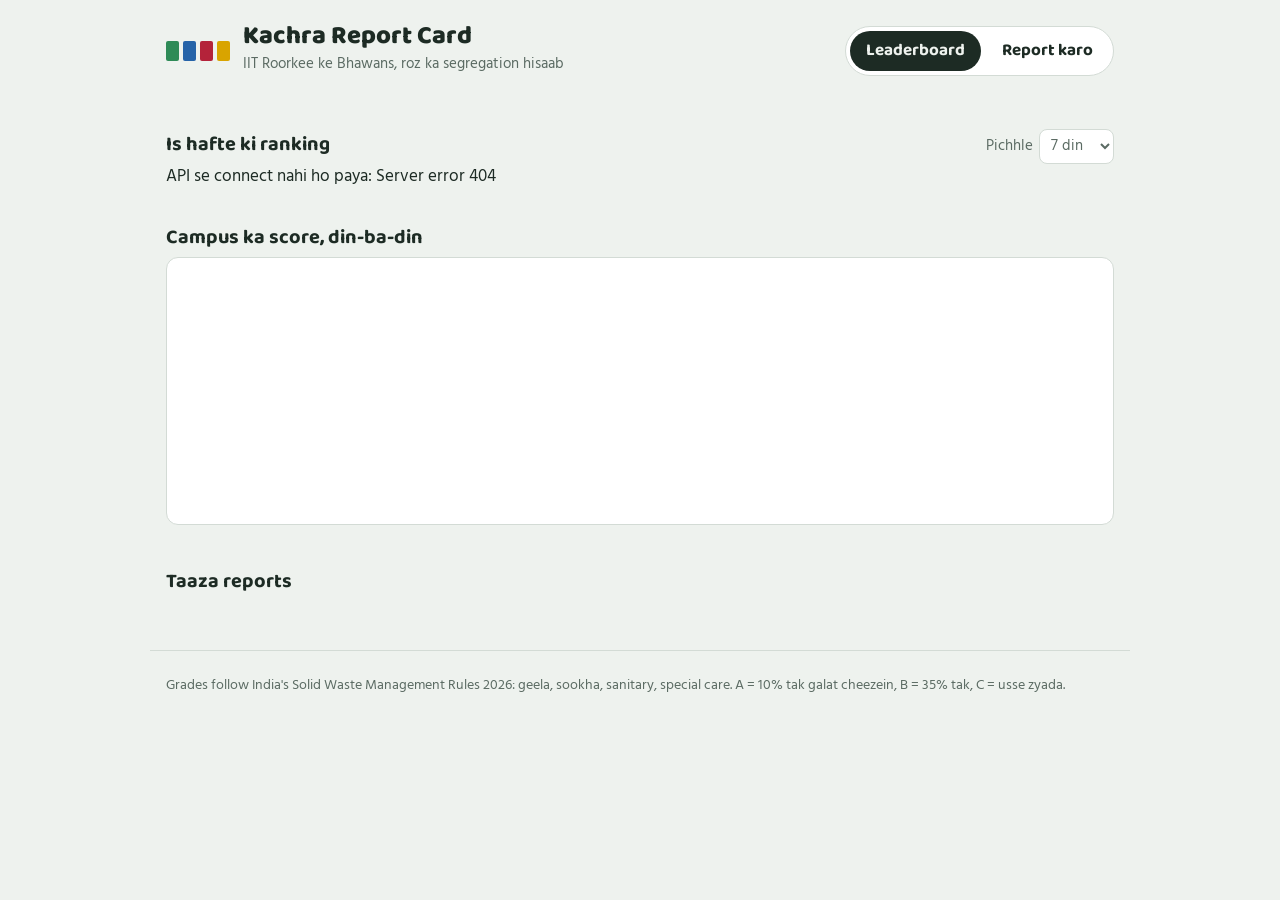
==== static/index.html @ cac3b438 "Add web front end: leaderboard and worker report screen - Leaderboard with A/B/C bars, wrong items, " ====
<!doctype html>
<html lang="hi-Latn">
<head>
  <meta charset="utf-8">
  <meta name="viewport" content="width=device-width, initial-scale=1">
  <title>Kachra Report Card</title>
  <meta name="description" content="Har Bhawan ka roz ka kachra segregation report card, IIT Roorkee">
  <link rel="preconnect" href="https://fonts.googleapis.com">
  <link rel="preconnect" href="https://fonts.gstatic.com" crossorigin>
  <link href="https://fonts.googleapis.com/css2?family=Baloo+2:wght@500;700;800&family=Hind:wght@400;500;600&display=swap" rel="stylesheet">
  <link rel="stylesheet" href="styles.css">
</head>
<body>
  <header class="top">
    <div class="brand">
      <svg class="brand-bins" viewBox="0 0 64 24" aria-hidden="true">
        <rect x="0" y="4" width="13" height="20" rx="2" fill="var(--wet)"/>
        <rect x="17" y="4" width="13" height="20" rx="2" fill="var(--dry)"/>
        <rect x="34" y="4" width="13" height="20" rx="2" fill="var(--sanitary)"/>
        <rect x="51" y="4" width="13" height="20" rx="2" fill="var(--special)"/>
      </svg>
      <div>
        <h1>Kachra Report Card</h1>
        <p class="sub">IIT Roorkee ke Bhawans, roz ka segregation hisaab</p>
      </div>
    </div>
    <nav class="tabs" role="tablist">
      <button role="tab" id="tab-board" aria-selected="true" aria-controls="view-board">Leaderboard</button>
      <button role="tab" id="tab-report" aria-selected="false" aria-controls="view-report">Report karo</button>
    </nav>
  </header>

  <main>
    <!-- Leaderboard -->
    <section id="view-board" role="tabpanel" aria-labelledby="tab-board">
      <div class="summary" id="summary" aria-live="polite"></div>

      <div class="board-head">
        <h2>Is hafte ki ranking</h2>
        <label class="range">
          <span>Pichhle</span>
          <select id="days">
            <option value="1">1 din</option>
            <option value="7" selected>7 din</option>
            <option value="30">30 din</option>
          </select>
        </label>
      </div>
      <ol class="board" id="board"></ol>

      <div class="trend-wrap">
        <h2>Campus ka score, din-ba-din</h2>
        <svg id="trend" class="trend" viewBox="0 0 640 180" role="img" aria-label="Daily campus segregation score"></svg>
      </div>

      <div class="recent">
        <h2>Taaza reports</h2>
        <ul id="recent"></ul>
      </div>
    </section>

    <!-- Worker report -->
    <section id="view-report" role="tabpanel" aria-labelledby="tab-report" hidden>
      <form id="report-form" class="report">
        <label class="field">
          <span>Bhawan</span>
          <select name="bhawan" id="bhawan" required></select>
        </label>

        <fieldset class="field">
          <legend>Kaunsa dabba?</legend>
          <div class="bins" id="bins"></div>
        </fieldset>

        <label class="photo-drop" id="photo-drop">
          <input type="file" name="photo" id="photo" accept="image/*" capture="environment">
          <img id="photo-preview" alt="" hidden>
          <span id="photo-hint">Dabbe ki photo lo</span>
        </label>

        <div class="field">
          <span class="label">Kuch bolna hai? (optional)</span>
          <div class="voice-row">
            <button type="button" class="mic" id="mic" aria-pressed="false">
              <svg viewBox="0 0 24 24" aria-hidden="true"><path d="M12 15a3 3 0 0 0 3-3V6a3 3 0 0 0-6 0v6a3 3 0 0 0 3 3Zm5-3a5 5 0 0 1-10 0H5a7 7 0 0 0 6 6.9V21h2v-2.1A7 7 0 0 0 19 12h-2Z"/></svg>
              <span id="mic-label">Bol ke batao</span>
            </button>
            <input type="text" name="note" id="note" placeholder="jaise: wet dabbe mein polythene hai">
          </div>
        </div>

        <label class="field">
          <span>Aapka naam (optional)</span>
          <input type="text" name="reporter" id="reporter" autocomplete="name">
        </label>

        <button type="submit" class="submit" id="submit">Report bhejo</button>
        <p class="form-error" id="form-error" role="alert"></p>
      </form>

      <div class="result" id="result" hidden aria-live="polite"></div>

      <div class="agent" id="agent" hidden>
        <h2>Ya seedha baat karo</h2>
        <p>Bina type kiye report karo. Bhawan aur dabba bolo, agent report darj kar dega.</p>
        <div id="agent-slot"></div>
      </div>
    </section>
  </main>

  <footer class="foot">
    Grades follow India's Solid Waste Management Rules 2026: geela, sookha, sanitary, special care.
    A = 10% tak galat cheezein, B = 35% tak, C = usse zyada.
  </footer>

  <script src="app.js"></script>
</body>
</html>
---- static/styles.css ----
:root {
  --paper: #eef2ee;
  --card: #ffffff;
  --ink: #1d2b24;
  --muted: #5b6b63;
  --line: #d3dbd5;
  --wet: #2e8b57;
  --dry: #2563a8;
  --sanitary: #b4233a;
  --special: #d9a400;
  --grade-a: #2e8b57;
  --grade-b: #c98a00;
  --grade-c: #b4233a;
  --focus: #2563a8;
  --display: "Baloo 2", system-ui, sans-serif;
  --body: "Hind", system-ui, sans-serif;
}

@media (prefers-color-scheme: dark) {
  :root:not([data-theme="light"]) {
    --paper: #142019;
    --card: #1c2a22;
    --ink: #e8efe9;
    --muted: #9fb0a6;
    --line: #2f4237;
    --focus: #7fb0ff;
  }
}

* { box-sizing: border-box; }
html { -webkit-text-size-adjust: 100%; }
body {
  margin: 0;
  background: var(--paper);
  color: var(--ink);
  font: 400 17px/1.55 var(--body);
}
h1, h2 { font-family: var(--display); line-height: 1.1; margin: 0; }
h1 { font-size: 1.6rem; font-weight: 800; }
h2 { font-size: 1.25rem; font-weight: 700; margin-bottom: .6rem; }
button, input, select { font: inherit; color: inherit; }
:focus-visible { outline: 3px solid var(--focus); outline-offset: 2px; }

/* Header */
.top {
  display: flex; flex-wrap: wrap; gap: 1rem; align-items: end; justify-content: space-between;
  max-width: 980px; margin: 0 auto; padding: 1.4rem 16px 1rem;
}
.brand { display: flex; gap: .8rem; align-items: center; }
.brand-bins { width: 64px; height: 24px; flex: none; }
.sub { margin: .15rem 0 0; color: var(--muted); font-size: .95rem; }
.tabs { display: flex; gap: .3rem; background: var(--card); border: 1px solid var(--line); border-radius: 999px; padding: .25rem; }
.tabs button {
  border: 0; background: none; padding: .45rem 1rem; border-radius: 999px; cursor: pointer;
  font-family: var(--display); font-weight: 700;
}
.tabs button[aria-selected="true"] { background: var(--ink); color: var(--paper); }

main { max-width: 980px; margin: 0 auto; padding: 0 16px 3rem; }

/* Campus summary */
.summary { display: grid; grid-template-columns: repeat(3, minmax(0, 1fr)); gap: .75rem; margin: .5rem 0 1.8rem; }
.stat { background: var(--card); border-radius: 14px; padding: .9rem 1rem; border: 1px solid var(--line); }
.stat b { display: block; font-family: var(--display); font-size: 2rem; font-weight: 800; line-height: 1; }
.stat span { color: var(--muted); font-size: .92rem; }

/* Leaderboard */
.board-head { display: flex; justify-content: space-between; align-items: baseline; gap: 1rem; }
.range { display: flex; gap: .4rem; align-items: center; color: var(--muted); font-size: .95rem; }
.range select { border: 1px solid var(--line); background: var(--card); border-radius: 8px; padding: .2rem .4rem; }
.board { list-style: none; padding: 0; margin: 0 0 2.2rem; display: grid; gap: .45rem; }
.row {
  display: grid; grid-template-columns: 2.4rem minmax(7.5rem, 11rem) 1fr auto; gap: .9rem; align-items: center;
  background: var(--card); border: 1px solid var(--line); border-radius: 12px; padding: .65rem .9rem;
}
.rank { font-family: var(--display); font-weight: 800; font-size: 1.4rem; color: var(--muted); text-align: center; }
.row:nth-child(1) .rank { color: var(--grade-a); }
.name { font-family: var(--display); font-weight: 700; font-size: 1.15rem; line-height: 1.15; }
.name small { display: block; font-family: var(--body); font-weight: 400; font-size: .82rem; color: var(--muted); }
.bar { display: flex; height: 14px; border-radius: 7px; overflow: hidden; background: var(--line); }
.bar i { display: block; height: 100%; }
.bar .a { background: var(--grade-a); }
.bar .b { background: var(--grade-b); }
.bar .c { background: var(--grade-c); }
.wrong { font-size: .82rem; color: var(--muted); margin-top: .25rem; white-space: nowrap; overflow: hidden; text-overflow: ellipsis; }
.score { text-align: right; }
.score b { font-family: var(--display); font-size: 1.6rem; font-weight: 800; line-height: 1; }
.score .trend-up { color: var(--grade-a); font-size: .85rem; }
.score .trend-down { color: var(--grade-c); font-size: .85rem; }
.play {
  margin-top: .3rem; border: 1px solid var(--line); background: none; border-radius: 999px; padding: .1rem .6rem;
  font-size: .82rem; cursor: pointer; color: var(--muted);
}
.play:hover { color: var(--ink); border-color: var(--ink); }

.trend-wrap { margin-bottom: 2.2rem; }
.trend { width: 100%; height: auto; background: var(--card); border: 1px solid var(--line); border-radius: 12px; }
.trend text { fill: var(--muted); font: 12px var(--body); }
.trend .axis { stroke: var(--line); }
.trend .line { fill: none; stroke: var(--wet); stroke-width: 3; stroke-linejoin: round; }
.trend .dot { fill: var(--wet); }

.recent ul { list-style: none; padding: 0; margin: 0; display: grid; gap: .5rem; }
.recent li { display: flex; gap: .8rem; align-items: start; padding: .55rem 0; border-bottom: 1px solid var(--line); }
.recent .pill { flex: none; font-family: var(--display); font-weight: 800; width: 2rem; height: 2rem; display: grid; place-items: center; border-radius: 50%; color: #fff; }
.recent .meta { color: var(--muted); font-size: .85rem; }

/* Report form (worker, phone-first) */
.report { display: grid; gap: 1.1rem; max-width: 520px; }
.field { display: grid; gap: .35rem; border: 0; padding: 0; margin: 0; }
.field > span, .field legend, .label { font-weight: 600; }
.field select, .field input[type="text"] {
  border: 1px solid var(--line); background: var(--card); border-radius: 10px; padding: .7rem .8rem; min-height: 48px;
}
.bins { display: grid; grid-template-columns: repeat(2, minmax(0, 1fr)); gap: .5rem; }
.bin {
  border: 2px solid transparent; border-radius: 12px; padding: .75rem .7rem; text-align: left; cursor: pointer;
  color: #fff; min-height: 64px; display: grid; gap: .1rem;
}
.bin b { font-family: var(--display); font-size: 1.15rem; }
.bin small { opacity: .9; font-size: .8rem; line-height: 1.3; }
.bin[aria-pressed="true"] { border-color: var(--ink); box-shadow: 0 0 0 3px var(--paper) inset; }
.bins.picked .bin[aria-pressed="false"] { opacity: .5; }
.bin-wet { background: var(--wet); }
.bin-dry { background: var(--dry); }
.bin-sanitary { background: var(--sanitary); }
.bin-special_care { background: var(--special); color: #2a2100; }

.photo-drop {
  display: grid; place-items: center; min-height: 160px; border: 2px dashed var(--line); border-radius: 14px;
  background: var(--card); cursor: pointer; overflow: hidden; position: relative; color: var(--muted);
}
.photo-drop input { position: absolute; inset: 0; opacity: 0; cursor: pointer; }
.photo-drop img { width: 100%; max-height: 280px; object-fit: cover; }
.voice-row { display: flex; gap: .5rem; }
.voice-row input { flex: 1; min-width: 0; }
.mic {
  display: flex; align-items: center; gap: .4rem; border: 0; border-radius: 10px; padding: 0 .9rem; min-height: 48px;
  background: var(--ink); color: var(--paper); cursor: pointer; white-space: nowrap;
}
.mic svg { width: 20px; height: 20px; fill: currentColor; }
.mic[aria-pressed="true"] { background: var(--sanitary); }
.submit {
  min-height: 56px; border: 0; border-radius: 12px; background: var(--wet); color: #fff;
  font-family: var(--display); font-size: 1.25rem; font-weight: 800; cursor: pointer;
}
.submit:disabled { opacity: .6; cursor: progress; }
.form-error { color: var(--sanitary); margin: 0; min-height: 1.2em; }

/* The stamped tag: the one loud element */
.result { margin-top: 1.6rem; max-width: 520px; }
.tag {
  position: relative; background: var(--card); border-radius: 14px; padding: 1.3rem 1.2rem 1.2rem 1.4rem;
  border: 3px solid currentColor;
}
.tag::before {
  content: ""; position: absolute; top: 14px; left: -11px; width: 18px; height: 18px; border-radius: 50%;
  background: var(--paper); border: 3px solid currentColor;
}
.tag .stamp {
  font-family: var(--display); font-weight: 800; font-size: 2.6rem; line-height: 1;
  display: inline-block; transform: rotate(-4deg); transform-origin: left center;
}
.tag p { color: var(--ink); margin: .6rem 0 0; }
.tag .meta { color: var(--muted); font-size: .88rem; }
.tag-A { color: var(--grade-a); }
.tag-B { color: var(--grade-b); }
.tag-C { color: var(--grade-c); }
@media (prefers-reduced-motion: no-preference) {
  .tag .stamp { animation: stamp .35s cubic-bezier(.2, 1.6, .4, 1) both; }
  @keyframes stamp { from { transform: rotate(-12deg) scale(1.6); opacity: 0; } to { transform: rotate(-4deg) scale(1); opacity: 1; } }
}
.again { margin-top: .8rem; background: none; border: 1px solid var(--line); border-radius: 10px; padding: .5rem .9rem; cursor: pointer; }

.agent { margin-top: 2.4rem; max-width: 520px; }
.agent p { color: var(--muted); margin-top: 0; }

.foot { max-width: 980px; margin: 0 auto; padding: 1.5rem 16px 2.5rem; color: var(--muted); font-size: .85rem; border-top: 1px solid var(--line); }

@media (max-width: 640px) {
  .summary { grid-template-columns: 1fr 1fr; }
  .summary .stat:last-child { grid-column: span 2; }
  .row { grid-template-columns: 2rem 1fr auto; }
  .row .mid { grid-column: 2 / 4; grid-row: 2; }
}
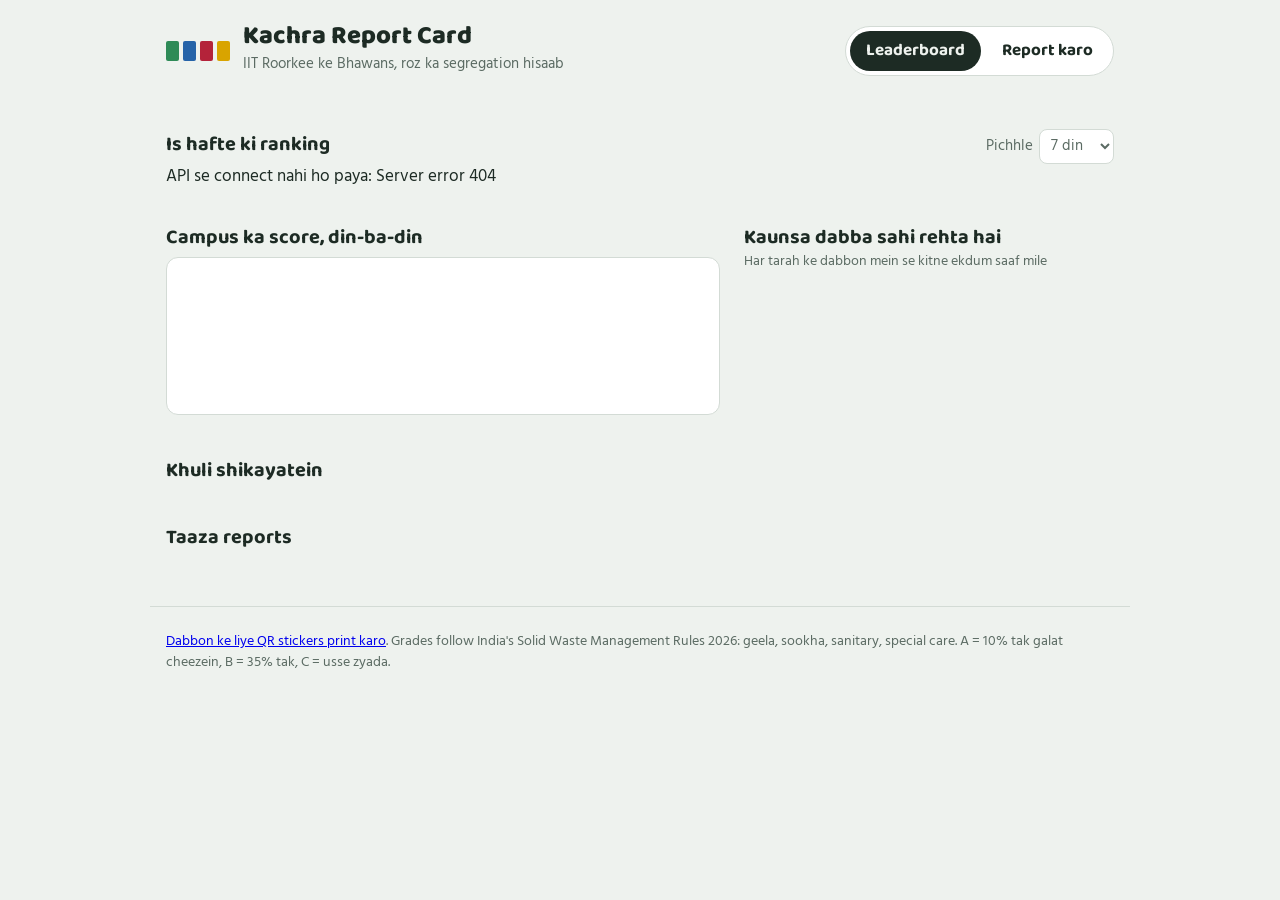
==== commit 000e4fe6: "Front end: issues panel, quick complaint buttons, QR stickers - dashboard shows compost estimate, op" ====
--- a/static/index.html
+++ b/static/index.html
@@ -48,9 +48,21 @@
       </div>
       <ol class="board" id="board"></ol>
 
-      <div class="trend-wrap">
-        <h2>Campus ka score, din-ba-din</h2>
-        <svg id="trend" class="trend" viewBox="0 0 640 180" role="img" aria-label="Daily campus segregation score"></svg>
+      <div class="split">
+        <div class="trend-wrap">
+          <h2>Campus ka score, din-ba-din</h2>
+          <svg id="trend" class="trend" viewBox="0 0 640 180" role="img" aria-label="Daily campus segregation score"></svg>
+        </div>
+        <div>
+          <h2>Kaunsa dabba sahi rehta hai</h2>
+          <p class="hint">Har tarah ke dabbon mein se kitne ekdum saaf mile</p>
+          <ul class="streams" id="streams"></ul>
+        </div>
+      </div>
+
+      <div class="issues-wrap">
+        <h2>Khuli shikayatein</h2>
+        <ul class="issues" id="issues"></ul>
       </div>
 
       <div class="recent">
@@ -100,6 +112,17 @@
 
       <div class="result" id="result" hidden aria-live="polite"></div>
 
+      <div class="quick">
+        <h2>Koi aur dikkat?</h2>
+        <p>Upar Bhawan chuno, phir dabao. Shikayat seedha dashboard pe jaayegi.</p>
+        <div class="quick-row" id="quick">
+          <button type="button" data-kind="overflow">Dabba bhar gaya</button>
+          <button type="button" data-kind="missed_pickup">Gaadi nahi aayi</button>
+          <button type="button" data-kind="broken_bin">Dabba toota hai</button>
+        </div>
+        <p class="quick-msg" id="quick-msg" role="status"></p>
+      </div>
+
       <div class="agent" id="agent" hidden>
         <h2>Ya seedha baat karo</h2>
         <p>Bina type kiye report karo. Bhawan aur dabba bolo, agent report darj kar dega.</p>
@@ -109,6 +132,7 @@
   </main>
 
   <footer class="foot">
+    <a href="qr.html">Dabbon ke liye QR stickers print karo</a>.
     Grades follow India's Solid Waste Management Rules 2026: geela, sookha, sanitary, special care.
     A = 10% tak galat cheezein, B = 35% tak, C = usse zyada.
   </footer>
--- a/static/styles.css
+++ b/static/styles.css
@@ -183,3 +183,43 @@
   .row { grid-template-columns: 2rem 1fr auto; }
   .row .mid { grid-column: 2 / 4; grid-row: 2; }
 }
+
+/* Trend + stream breakdown side by side */
+.split { display: grid; grid-template-columns: 3fr 2fr; gap: 1.5rem; margin-bottom: 2.2rem; }
+.split .trend-wrap { margin-bottom: 0; }
+.hint { color: var(--muted); font-size: .9rem; margin: -.4rem 0 .8rem; }
+.streams { list-style: none; padding: 0; margin: 0; display: grid; gap: .7rem; }
+.streams li { display: grid; grid-template-columns: 7.5rem 1fr 3rem; gap: .6rem; align-items: center; }
+.sname { display: flex; gap: .45rem; align-items: center; font-weight: 600; }
+.sw { width: 12px; height: 12px; border-radius: 3px; flex: none; }
+.sbar { height: 12px; background: var(--line); border-radius: 6px; overflow: hidden; }
+.sbar i { display: block; height: 100%; background: var(--grade-a); }
+.sval { text-align: right; font-family: var(--display); font-weight: 700; }
+
+/* Open issues */
+.issues-wrap { margin-bottom: 2.2rem; }
+.issues { list-style: none; padding: 0; margin: 0; display: grid; gap: .45rem; }
+.issues li {
+  display: flex; justify-content: space-between; align-items: center; gap: 1rem;
+  background: var(--card); border: 1px solid var(--line); border-left: 4px solid var(--grade-b);
+  border-radius: 10px; padding: .6rem .8rem;
+}
+.issues li.empty { border-left-color: var(--grade-a); color: var(--muted); }
+.issues .meta { color: var(--muted); font-size: .85rem; }
+.fix { border: 1px solid var(--line); background: none; border-radius: 999px; padding: .3rem .8rem; cursor: pointer; white-space: nowrap; }
+.fix:hover { border-color: var(--grade-a); color: var(--grade-a); }
+
+/* Quick issue buttons on the worker screen */
+.quick { margin-top: 2.4rem; max-width: 520px; }
+.quick p { color: var(--muted); margin-top: 0; }
+.quick-row { display: grid; grid-template-columns: repeat(3, minmax(0, 1fr)); gap: .5rem; }
+.quick-row button {
+  min-height: 56px; border: 2px solid var(--line); background: var(--card); border-radius: 12px;
+  font-weight: 600; cursor: pointer; padding: .4rem;
+}
+.quick-row button:hover { border-color: var(--ink); }
+.quick-msg { min-height: 1.2em; margin-top: .6rem; }
+
+@media (max-width: 760px) {
+  .split { grid-template-columns: 1fr; }
+}
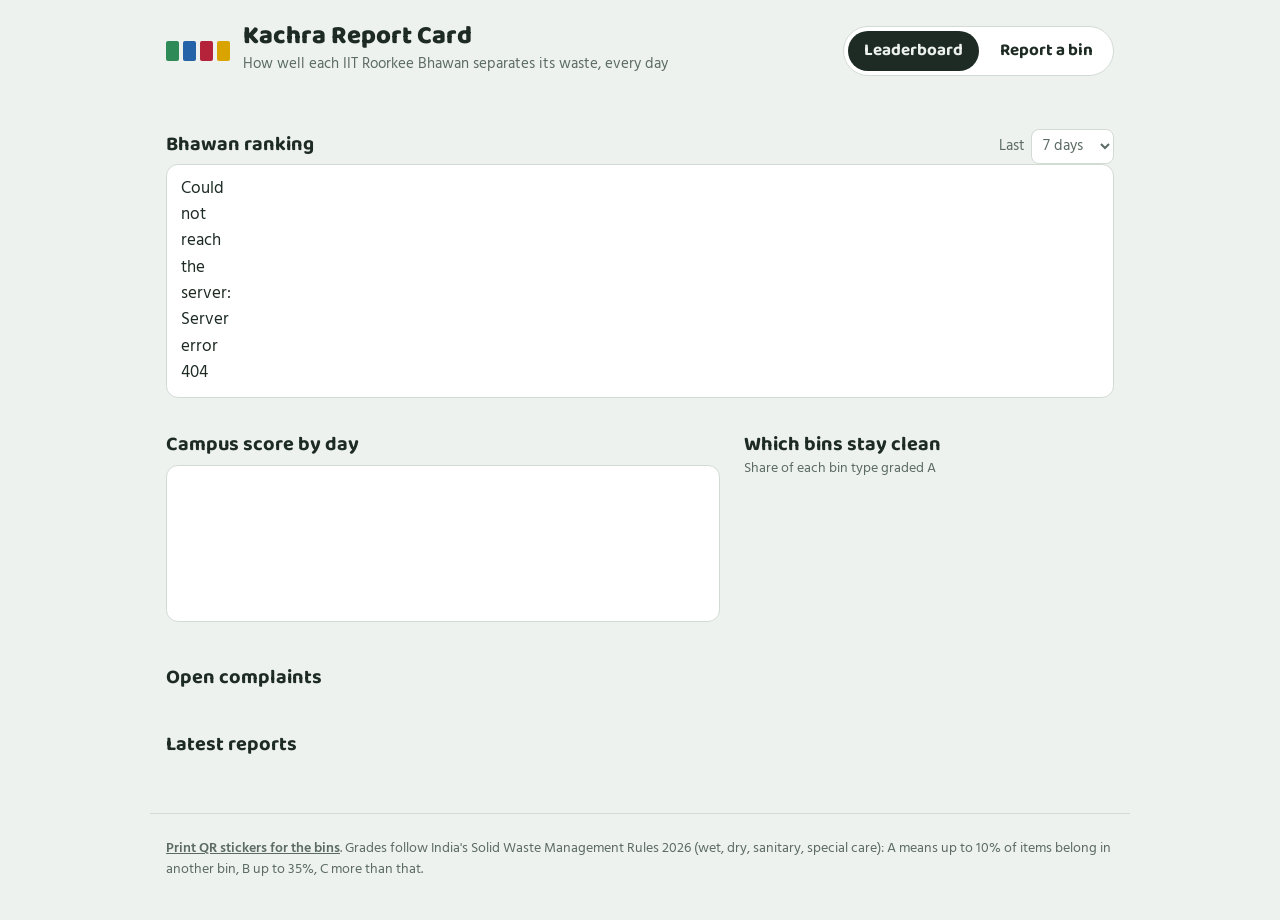
==== commit fcd89036: "Front end in English, tidier JS, phone layout fix - all UI text, tags and QR stickers in English (vo" ====
--- a/static/index.html
+++ b/static/index.html
@@ -1,10 +1,10 @@
 <!doctype html>
-<html lang="hi-Latn">
+<html lang="en">
 <head>
   <meta charset="utf-8">
   <meta name="viewport" content="width=device-width, initial-scale=1">
   <title>Kachra Report Card</title>
-  <meta name="description" content="Har Bhawan ka roz ka kachra segregation report card, IIT Roorkee">
+  <meta name="description" content="A daily waste-segregation report card for every hostel at IIT Roorkee">
   <link rel="preconnect" href="https://fonts.googleapis.com">
   <link rel="preconnect" href="https://fonts.gstatic.com" crossorigin>
   <link href="https://fonts.googleapis.com/css2?family=Baloo+2:wght@500;700;800&family=Hind:wght@400;500;600&display=swap" rel="stylesheet">
@@ -21,12 +21,12 @@
       </svg>
       <div>
         <h1>Kachra Report Card</h1>
-        <p class="sub">IIT Roorkee ke Bhawans, roz ka segregation hisaab</p>
+        <p class="sub">How well each IIT Roorkee Bhawan separates its waste, every day</p>
       </div>
     </div>
-    <nav class="tabs" role="tablist">
+    <nav class="tabs" role="tablist" aria-label="Views">
       <button role="tab" id="tab-board" aria-selected="true" aria-controls="view-board">Leaderboard</button>
-      <button role="tab" id="tab-report" aria-selected="false" aria-controls="view-report">Report karo</button>
+      <button role="tab" id="tab-report" aria-selected="false" aria-controls="view-report">Report a bin</button>
     </nav>
   </header>
 
@@ -36,13 +36,13 @@
       <div class="summary" id="summary" aria-live="polite"></div>
 
       <div class="board-head">
-        <h2>Is hafte ki ranking</h2>
+        <h2>Bhawan ranking</h2>
         <label class="range">
-          <span>Pichhle</span>
+          <span>Last</span>
           <select id="days">
-            <option value="1">1 din</option>
-            <option value="7" selected>7 din</option>
-            <option value="30">30 din</option>
+            <option value="1">1 day</option>
+            <option value="7" selected>7 days</option>
+            <option value="30">30 days</option>
           </select>
         </label>
       </div>
@@ -50,91 +50,91 @@
 
       <div class="split">
         <div class="trend-wrap">
-          <h2>Campus ka score, din-ba-din</h2>
+          <h2>Campus score by day</h2>
           <svg id="trend" class="trend" viewBox="0 0 640 180" role="img" aria-label="Daily campus segregation score"></svg>
         </div>
         <div>
-          <h2>Kaunsa dabba sahi rehta hai</h2>
-          <p class="hint">Har tarah ke dabbon mein se kitne ekdum saaf mile</p>
+          <h2>Which bins stay clean</h2>
+          <p class="hint">Share of each bin type graded A</p>
           <ul class="streams" id="streams"></ul>
         </div>
       </div>
 
       <div class="issues-wrap">
-        <h2>Khuli shikayatein</h2>
+        <h2>Open complaints</h2>
         <ul class="issues" id="issues"></ul>
       </div>
 
       <div class="recent">
-        <h2>Taaza reports</h2>
+        <h2>Latest reports</h2>
         <ul id="recent"></ul>
       </div>
     </section>
 
     <!-- Worker report -->
     <section id="view-report" role="tabpanel" aria-labelledby="tab-report" hidden>
-      <form id="report-form" class="report">
+      <form id="report-form" class="report" novalidate>
         <label class="field">
           <span>Bhawan</span>
           <select name="bhawan" id="bhawan" required></select>
         </label>
 
         <fieldset class="field">
-          <legend>Kaunsa dabba?</legend>
+          <legend>Which bin?</legend>
           <div class="bins" id="bins"></div>
         </fieldset>
 
         <label class="photo-drop" id="photo-drop">
-          <input type="file" name="photo" id="photo" accept="image/*" capture="environment">
-          <img id="photo-preview" alt="" hidden>
-          <span id="photo-hint">Dabbe ki photo lo</span>
+          <input type="file" name="photo" id="photo" accept="image/jpeg,image/png,image/webp" capture="environment">
+          <img id="photo-preview" alt="Photo of the bin" hidden>
+          <span id="photo-hint">Take a photo of the bin from above</span>
         </label>
 
         <div class="field">
-          <span class="label">Kuch bolna hai? (optional)</span>
+          <label class="label" for="note">Anything to add? (optional)</label>
           <div class="voice-row">
             <button type="button" class="mic" id="mic" aria-pressed="false">
               <svg viewBox="0 0 24 24" aria-hidden="true"><path d="M12 15a3 3 0 0 0 3-3V6a3 3 0 0 0-6 0v6a3 3 0 0 0 3 3Zm5-3a5 5 0 0 1-10 0H5a7 7 0 0 0 6 6.9V21h2v-2.1A7 7 0 0 0 19 12h-2Z"/></svg>
-              <span id="mic-label">Bol ke batao</span>
+              <span id="mic-label">Speak</span>
             </button>
-            <input type="text" name="note" id="note" placeholder="jaise: wet dabbe mein polythene hai">
+            <input type="text" name="note" id="note" placeholder="e.g. plastic bag in the wet bin">
           </div>
         </div>
 
         <label class="field">
-          <span>Aapka naam (optional)</span>
+          <span>Your name (optional)</span>
           <input type="text" name="reporter" id="reporter" autocomplete="name">
         </label>
 
-        <button type="submit" class="submit" id="submit">Report bhejo</button>
+        <button type="submit" class="submit" id="submit">Send report</button>
         <p class="form-error" id="form-error" role="alert"></p>
       </form>
 
       <div class="result" id="result" hidden aria-live="polite"></div>
 
       <div class="quick">
-        <h2>Koi aur dikkat?</h2>
-        <p>Upar Bhawan chuno, phir dabao. Shikayat seedha dashboard pe jaayegi.</p>
+        <h2>Another problem?</h2>
+        <p>Choose the Bhawan above, then tap. The complaint goes straight to the dashboard.</p>
         <div class="quick-row" id="quick">
-          <button type="button" data-kind="overflow">Dabba bhar gaya</button>
-          <button type="button" data-kind="missed_pickup">Gaadi nahi aayi</button>
-          <button type="button" data-kind="broken_bin">Dabba toota hai</button>
+          <button type="button" data-kind="overflow">Bin is full</button>
+          <button type="button" data-kind="missed_pickup">Pickup missed</button>
+          <button type="button" data-kind="broken_bin">Bin is broken</button>
         </div>
         <p class="quick-msg" id="quick-msg" role="status"></p>
       </div>
 
       <div class="agent" id="agent" hidden>
-        <h2>Ya seedha baat karo</h2>
-        <p>Bina type kiye report karo. Bhawan aur dabba bolo, agent report darj kar dega.</p>
+        <h2>Or just talk</h2>
+        <p>Report hands-free: say the Bhawan, the bin and what you see. The voice agent logs it for you.</p>
         <div id="agent-slot"></div>
       </div>
     </section>
   </main>
 
   <footer class="foot">
-    <a href="qr.html">Dabbon ke liye QR stickers print karo</a>.
-    Grades follow India's Solid Waste Management Rules 2026: geela, sookha, sanitary, special care.
-    A = 10% tak galat cheezein, B = 35% tak, C = usse zyada.
+    <a href="qr.html">Print QR stickers for the bins</a>.
+    Grades follow India's Solid Waste Management Rules 2026 (wet, dry, sanitary, special care):
+    A means up to 10% of items belong in another bin, B up to 35%, C more than that.
   </footer>
 
   <script src="app.js"></script>
--- a/static/styles.css
+++ b/static/styles.css
@@ -223,3 +223,8 @@
 @media (max-width: 760px) {
   .split { grid-template-columns: 1fr; }
 }
+.empty-row { display: block; color: var(--muted); }
+.foot a { color: inherit; font-weight: 600; }
+.report { grid-template-columns: minmax(0, 1fr); }
+.photo-drop input { width: 100%; height: 100%; }
+.field select, .field input[type="text"] { width: 100%; min-width: 0; }
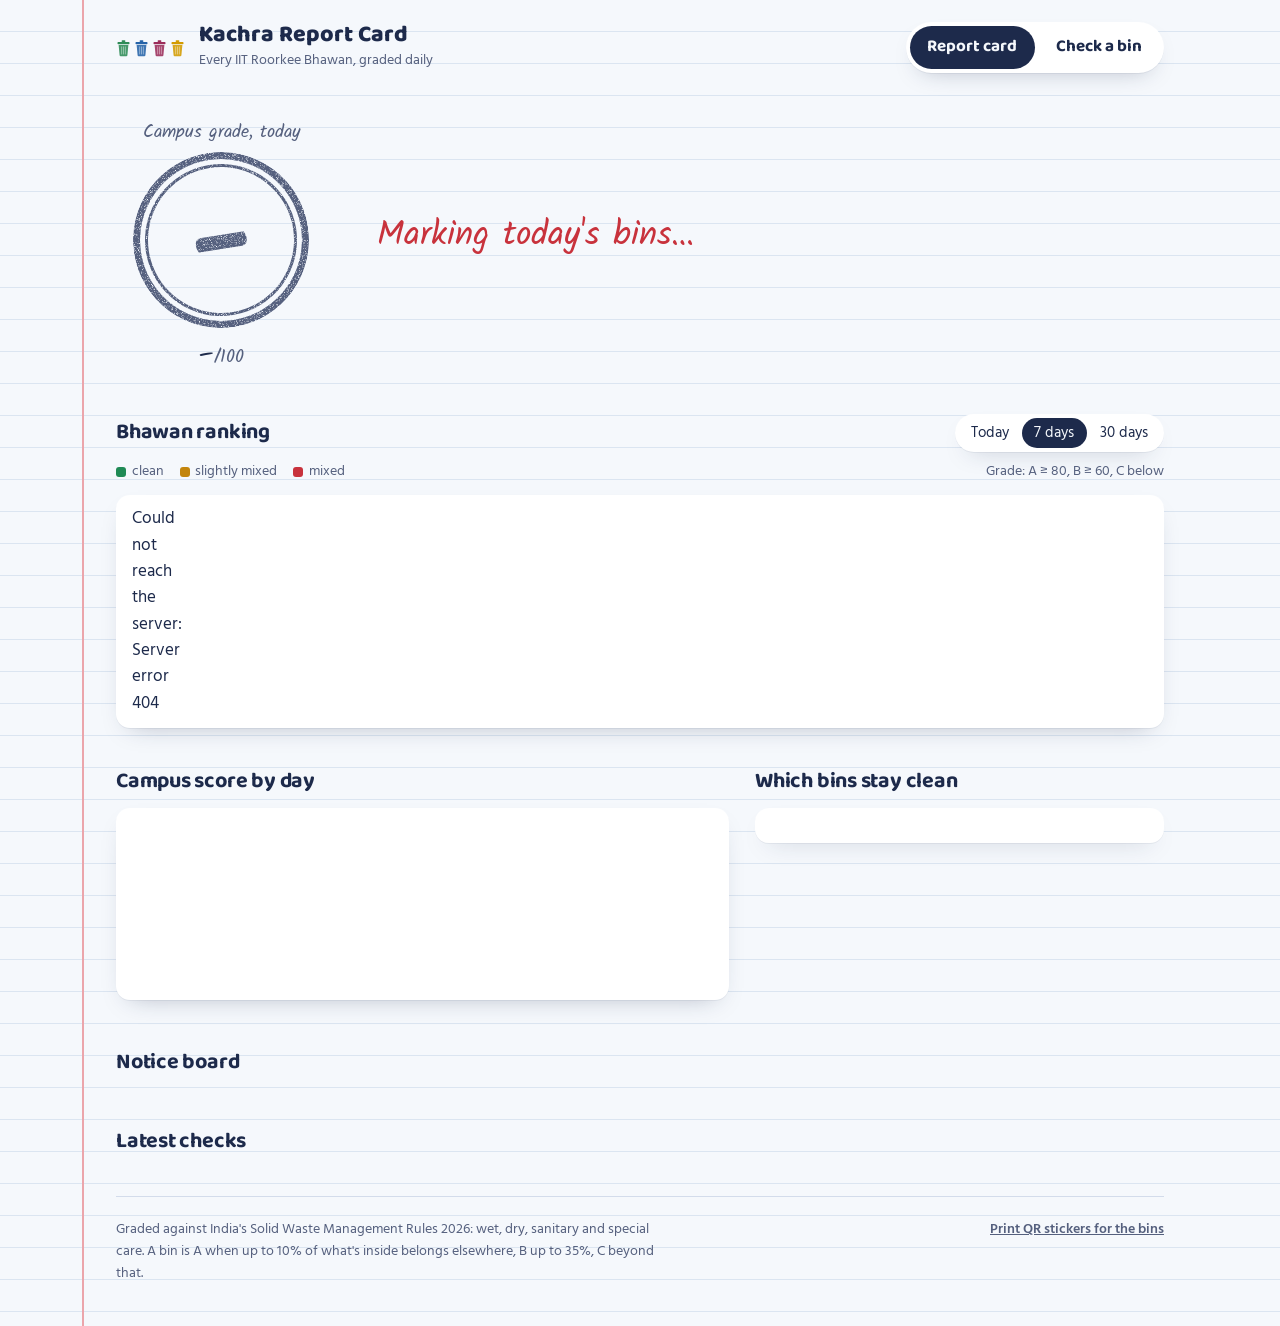
==== commit 0bde8fbf: "Redesign front end as a school report card - notebook paper by day (ruled lines, red margin, ballpoi" ====
--- a/static/index.html
+++ b/static/index.html
@@ -5,137 +5,193 @@
   <meta name="viewport" content="width=device-width, initial-scale=1">
   <title>Kachra Report Card</title>
   <meta name="description" content="A daily waste-segregation report card for every hostel at IIT Roorkee">
+  <meta name="theme-color" content="#f5f8fc" media="(prefers-color-scheme: light)">
+  <meta name="theme-color" content="#1c2621" media="(prefers-color-scheme: dark)">
+  <link rel="icon" href="data:image/svg+xml,<svg xmlns='http://www.w3.org/2000/svg' viewBox='0 0 32 32'><circle cx='16' cy='16' r='13' fill='none' stroke='%23c8323c' stroke-width='3'/><text x='16' y='22' text-anchor='middle' font-family='sans-serif' font-weight='800' font-size='16' fill='%23c8323c'>A</text></svg>">
   <link rel="preconnect" href="https://fonts.googleapis.com">
   <link rel="preconnect" href="https://fonts.gstatic.com" crossorigin>
-  <link href="https://fonts.googleapis.com/css2?family=Baloo+2:wght@500;700;800&family=Hind:wght@400;500;600&display=swap" rel="stylesheet">
+  <link href="https://fonts.googleapis.com/css2?family=Baloo+2:wght@600;700;800&family=Hind:wght@400;500;600&family=Kalam:wght@400;700&display=swap" rel="stylesheet">
   <link rel="stylesheet" href="styles.css">
 </head>
 <body>
-  <header class="top">
-    <div class="brand">
-      <svg class="brand-bins" viewBox="0 0 64 24" aria-hidden="true">
-        <rect x="0" y="4" width="13" height="20" rx="2" fill="var(--wet)"/>
-        <rect x="17" y="4" width="13" height="20" rx="2" fill="var(--dry)"/>
-        <rect x="34" y="4" width="13" height="20" rx="2" fill="var(--sanitary)"/>
-        <rect x="51" y="4" width="13" height="20" rx="2" fill="var(--special)"/>
-      </svg>
-      <div>
-        <h1>Kachra Report Card</h1>
-        <p class="sub">How well each IIT Roorkee Bhawan separates its waste, every day</p>
-      </div>
-    </div>
-    <nav class="tabs" role="tablist" aria-label="Views">
-      <button role="tab" id="tab-board" aria-selected="true" aria-controls="view-board">Leaderboard</button>
-      <button role="tab" id="tab-report" aria-selected="false" aria-controls="view-report">Report a bin</button>
-    </nav>
-  </header>
+  <!-- One reusable bin drawing, coloured per stream -->
+  <svg width="0" height="0" style="position:absolute" aria-hidden="true">
+    <symbol id="bin" viewBox="0 0 40 48">
+      <rect x="4" y="8" width="32" height="6" rx="2" fill="currentColor"/>
+      <rect x="15" y="3" width="10" height="5" rx="2" fill="currentColor"/>
+      <path d="M7 16h26l-2.6 27.2A3 3 0 0 1 27.4 46H12.6a3 3 0 0 1-3-2.8Z" fill="currentColor" opacity=".88"/>
+      <path d="M15 21v19M20 21v19M25 21v19" stroke="#fff" stroke-opacity=".55" stroke-width="2" stroke-linecap="round"/>
+    </symbol>
+    <symbol id="star" viewBox="0 0 24 24">
+      <path d="M12 2.5l2.9 6 6.6.8-4.9 4.5 1.3 6.5L12 17.1 6.1 20.3l1.3-6.5L2.5 9.3l6.6-.8Z"/>
+    </symbol>
+  </svg>
 
-  <main>
-    <!-- Leaderboard -->
-    <section id="view-board" role="tabpanel" aria-labelledby="tab-board">
-      <div class="summary" id="summary" aria-live="polite"></div>
+  <div class="page">
+    <header class="top">
+      <a class="brand" href="./" aria-label="Kachra Report Card home">
+        <span class="brand-bins" aria-hidden="true">
+          <svg class="b-wet"><use href="#bin"/></svg><svg class="b-dry"><use href="#bin"/></svg><svg class="b-san"><use href="#bin"/></svg><svg class="b-spc"><use href="#bin"/></svg>
+        </span>
+        <span>
+          <span class="brand-name">Kachra Report Card</span>
+          <span class="brand-sub">Every IIT Roorkee Bhawan, graded daily</span>
+        </span>
+      </a>
+      <nav class="tabs" role="tablist" aria-label="Views">
+        <button role="tab" id="tab-board" aria-selected="true" aria-controls="view-board">Report card</button>
+        <button role="tab" id="tab-report" aria-selected="false" aria-controls="view-report">Check a bin</button>
+      </nav>
+    </header>
 
-      <div class="board-head">
-        <h2>Bhawan ranking</h2>
-        <label class="range">
-          <span>Last</span>
-          <select id="days">
-            <option value="1">1 day</option>
-            <option value="7" selected>7 days</option>
-            <option value="30">30 days</option>
-          </select>
-        </label>
-      </div>
-      <ol class="board" id="board"></ol>
+    <main>
+      <!-- ================= Report card (dashboard) ================= -->
+      <section id="view-board" role="tabpanel" aria-labelledby="tab-board">
 
-      <div class="split">
-        <div class="trend-wrap">
-          <h2>Campus score by day</h2>
-          <svg id="trend" class="trend" viewBox="0 0 640 180" role="img" aria-label="Daily campus segregation score"></svg>
-        </div>
-        <div>
-          <h2>Which bins stay clean</h2>
-          <p class="hint">Share of each bin type graded A</p>
-          <ul class="streams" id="streams"></ul>
-        </div>
-      </div>
+        <section class="hero" aria-labelledby="hero-title">
+          <div class="hero-grade">
+            <p class="eyebrow-hand" id="hero-title">Campus grade, today</p>
+            <div class="stamp-xl" id="campus-grade" aria-live="polite">–</div>
+            <p class="hero-score"><span id="campus-score">–</span><span class="of">/100</span></p>
+          </div>
+          <div class="hero-body">
+            <p class="remark" id="remark">Marking today's bins…</p>
+            <dl class="marks" id="marks"></dl>
+          </div>
+        </section>
 
-      <div class="issues-wrap">
-        <h2>Open complaints</h2>
-        <ul class="issues" id="issues"></ul>
-      </div>
+        <section class="block">
+          <div class="block-head">
+            <h2>Bhawan ranking</h2>
+            <div class="range" role="group" aria-label="Period">
+              <button data-days="1">Today</button>
+              <button data-days="7" aria-pressed="true">7 days</button>
+              <button data-days="30">30 days</button>
+            </div>
+          </div>
+          <div class="legend" aria-hidden="true">
+            <span><i class="lg a"></i>clean</span><span><i class="lg b"></i>slightly mixed</span><span><i class="lg c"></i>mixed</span>
+            <span class="legend-note">Grade: A ≥ 80, B ≥ 60, C below</span>
+          </div>
+          <ol class="board" id="board"></ol>
+        </section>
 
-      <div class="recent">
-        <h2>Latest reports</h2>
-        <ul id="recent"></ul>
-      </div>
-    </section>
-
-    <!-- Worker report -->
-    <section id="view-report" role="tabpanel" aria-labelledby="tab-report" hidden>
-      <form id="report-form" class="report" novalidate>
-        <label class="field">
-          <span>Bhawan</span>
-          <select name="bhawan" id="bhawan" required></select>
-        </label>
-
-        <fieldset class="field">
-          <legend>Which bin?</legend>
-          <div class="bins" id="bins"></div>
-        </fieldset>
-
-        <label class="photo-drop" id="photo-drop">
-          <input type="file" name="photo" id="photo" accept="image/jpeg,image/png,image/webp" capture="environment">
-          <img id="photo-preview" alt="Photo of the bin" hidden>
-          <span id="photo-hint">Take a photo of the bin from above</span>
-        </label>
-
-        <div class="field">
-          <label class="label" for="note">Anything to add? (optional)</label>
-          <div class="voice-row">
-            <button type="button" class="mic" id="mic" aria-pressed="false">
-              <svg viewBox="0 0 24 24" aria-hidden="true"><path d="M12 15a3 3 0 0 0 3-3V6a3 3 0 0 0-6 0v6a3 3 0 0 0 3 3Zm5-3a5 5 0 0 1-10 0H5a7 7 0 0 0 6 6.9V21h2v-2.1A7 7 0 0 0 19 12h-2Z"/></svg>
-              <span id="mic-label">Speak</span>
-            </button>
-            <input type="text" name="note" id="note" placeholder="e.g. plastic bag in the wet bin">
-          </div>
+        <div class="duo">
+          <section class="block">
+            <h2>Campus score by day</h2>
+            <svg id="trend" class="trend" viewBox="0 0 640 200" role="img" aria-label="Daily campus segregation score"></svg>
+          </section>
+          <section class="block">
+            <h2>Which bins stay clean</h2>
+            <ul class="streams" id="streams"></ul>
+          </section>
         </div>
 
-        <label class="field">
-          <span>Your name (optional)</span>
-          <input type="text" name="reporter" id="reporter" autocomplete="name">
-        </label>
+        <section class="block">
+          <div class="block-head">
+            <h2>Notice board</h2>
+            <span class="hand-note" id="issue-note"></span>
+          </div>
+          <ul class="notes" id="issues"></ul>
+        </section>
 
-        <button type="submit" class="submit" id="submit">Send report</button>
-        <p class="form-error" id="form-error" role="alert"></p>
-      </form>
+        <section class="block">
+          <h2>Latest checks</h2>
+          <ul class="feed" id="recent"></ul>
+        </section>
+      </section>
 
-      <div class="result" id="result" hidden aria-live="polite"></div>
+      <!-- ================= Check a bin (worker) ================= -->
+      <section id="view-report" role="tabpanel" aria-labelledby="tab-report" hidden>
+        <div class="check">
+          <form id="report-form" class="report" novalidate>
+            <div class="step">
+              <span class="step-n" aria-hidden="true">1</span>
+              <label class="step-body" for="bhawan">
+                <span class="step-title">Bhawan</span>
+                <select name="bhawan" id="bhawan" required></select>
+              </label>
+            </div>
 
-      <div class="quick">
-        <h2>Another problem?</h2>
-        <p>Choose the Bhawan above, then tap. The complaint goes straight to the dashboard.</p>
-        <div class="quick-row" id="quick">
-          <button type="button" data-kind="overflow">Bin is full</button>
-          <button type="button" data-kind="missed_pickup">Pickup missed</button>
-          <button type="button" data-kind="broken_bin">Bin is broken</button>
+            <fieldset class="step">
+              <span class="step-n" aria-hidden="true">2</span>
+              <div class="step-body">
+                <legend class="step-title">Which bin?</legend>
+                <div class="bins" id="bins"></div>
+              </div>
+            </fieldset>
+
+            <div class="step">
+              <span class="step-n" aria-hidden="true">3</span>
+              <div class="step-body">
+                <span class="step-title">Photo of the bin, from above</span>
+                <label class="camera" id="photo-drop">
+                  <input type="file" name="photo" id="photo" accept="image/jpeg,image/png,image/webp" capture="environment">
+                  <img id="photo-preview" alt="Photo of the bin" hidden>
+                  <span class="camera-hint" id="photo-hint">
+                    <svg viewBox="0 0 24 24" aria-hidden="true"><path d="M9 4h6l1.5 2H20a2 2 0 0 1 2 2v10a2 2 0 0 1-2 2H4a2 2 0 0 1-2-2V8a2 2 0 0 1 2-2h3.5Zm3 4.5a4.5 4.5 0 1 0 0 9 4.5 4.5 0 0 0 0-9Z"/></svg>
+                    Tap to open the camera
+                  </span>
+                </label>
+              </div>
+            </div>
+
+            <div class="step">
+              <span class="step-n" aria-hidden="true">4</span>
+              <div class="step-body">
+                <label class="step-title" for="note">Anything to add? <span class="opt">optional</span></label>
+                <div class="voice-row">
+                  <button type="button" class="mic" id="mic" aria-pressed="false">
+                    <svg viewBox="0 0 24 24" aria-hidden="true"><path d="M12 15a3 3 0 0 0 3-3V6a3 3 0 0 0-6 0v6a3 3 0 0 0 3 3Zm5-3a5 5 0 0 1-10 0H5a7 7 0 0 0 6 6.9V21h2v-2.1A7 7 0 0 0 19 12h-2Z"/></svg>
+                    <span id="mic-label">Speak</span>
+                  </button>
+                  <input type="text" name="note" id="note" placeholder="plastic bag in the wet bin">
+                </div>
+                <input type="text" name="reporter" id="reporter" autocomplete="name" placeholder="Your name (optional)" class="name-input">
+              </div>
+            </div>
+
+            <button type="submit" class="submit" id="submit">Check this bin</button>
+            <p class="form-error" id="form-error" role="alert"></p>
+          </form>
+
+          <aside class="check-side">
+            <div class="result" id="result" aria-live="polite">
+              <div class="result-empty">
+                <div class="stamp-ghost">A</div>
+                <p>The grade appears here, stamped, in about five seconds.</p>
+              </div>
+            </div>
+
+            <div class="quick">
+              <h2>Something else wrong?</h2>
+              <p>Pick the Bhawan first, then tap. It goes straight to the notice board.</p>
+              <div class="quick-row" id="quick">
+                <button type="button" data-kind="overflow">Bin is full</button>
+                <button type="button" data-kind="missed_pickup">Pickup missed</button>
+                <button type="button" data-kind="broken_bin">Bin is broken</button>
+              </div>
+              <p class="quick-msg" id="quick-msg" role="status"></p>
+            </div>
+
+            <div class="agent" id="agent" hidden>
+              <h2>Or just talk</h2>
+              <p>Say the Bhawan, the bin and what you see. The voice agent logs it.</p>
+              <div id="agent-slot"></div>
+            </div>
+          </aside>
         </div>
-        <p class="quick-msg" id="quick-msg" role="status"></p>
-      </div>
+      </section>
+    </main>
 
-      <div class="agent" id="agent" hidden>
-        <h2>Or just talk</h2>
-        <p>Report hands-free: say the Bhawan, the bin and what you see. The voice agent logs it for you.</p>
-        <div id="agent-slot"></div>
-      </div>
-    </section>
-  </main>
-
-  <footer class="foot">
-    <a href="qr.html">Print QR stickers for the bins</a>.
-    Grades follow India's Solid Waste Management Rules 2026 (wet, dry, sanitary, special care):
-    A means up to 10% of items belong in another bin, B up to 35%, C more than that.
-  </footer>
+    <footer class="foot">
+      <p>
+        Graded against India's Solid Waste Management Rules 2026: wet, dry, sanitary and special care.
+        A bin is A when up to 10% of what's inside belongs elsewhere, B up to 35%, C beyond that.
+      </p>
+      <p><a href="qr.html">Print QR stickers for the bins</a></p>
+    </footer>
+  </div>
 
   <script src="app.js"></script>
 </body>
--- a/static/styles.css
+++ b/static/styles.css
@@ -1,29 +1,51 @@
+/* Kachra Report Card
+   By day: an Indian school notebook (blue ruled lines, red margin, ballpoint ink, rubber stamps).
+   By night: a blackboard with chalk. One loud element per screen: the stamped grade. */
+
 :root {
-  --paper: #eef2ee;
-  --card: #ffffff;
-  --ink: #1d2b24;
-  --muted: #5b6b63;
-  --line: #d3dbd5;
+  --paper: #f5f8fc;
+  --paper-2: #ffffff;
+  --rule: #dbe5f1;
+  --margin: #eba5ab;
+  --ink: #1d2a4b;
+  --ink-soft: #55607e;
+  --line: #d3dceb;
+  --pen: #c8323c;          /* teacher's red pen + "Oops" stamp */
+  --pass: #1f8a55;
+  --warn: #c3850c;
   --wet: #2e8b57;
   --dry: #2563a8;
-  --sanitary: #b4233a;
-  --special: #d9a400;
-  --grade-a: #2e8b57;
-  --grade-b: #c98a00;
-  --grade-c: #b4233a;
+  --san: #9b2c5a;
+  --spc: #d39b00;
+  --note: #fff1a8;         /* sticky notes */
+  --note-ink: #4a3d00;
+  --shadow: 0 1px 0 rgba(29, 42, 75, .06), 0 10px 24px -14px rgba(29, 42, 75, .35);
   --focus: #2563a8;
   --display: "Baloo 2", system-ui, sans-serif;
   --body: "Hind", system-ui, sans-serif;
+  --hand: "Kalam", "Segoe Print", "Comic Sans MS", cursive;
+  --rule-gap: 32px;
 }
 
 @media (prefers-color-scheme: dark) {
   :root:not([data-theme="light"]) {
-    --paper: #142019;
-    --card: #1c2a22;
-    --ink: #e8efe9;
-    --muted: #9fb0a6;
-    --line: #2f4237;
-    --focus: #7fb0ff;
+    --paper: #1c2621;      /* blackboard */
+    --paper-2: #24302a;
+    --rule: rgba(255, 255, 255, .045);
+    --margin: rgba(235, 120, 130, .35);
+    --ink: #eef2ea;        /* chalk */
+    --ink-soft: #a9b6ad;
+    --line: #34443b;
+    --pen: #ff7a7f;
+    --pass: #5fd394;
+    --warn: #f1c14b;
+    --wet: #4fbf7f;
+    --dry: #5b9cf0;
+    --san: #e0679b;
+    --spc: #f1c14b;
+    --note: #f3e38a;
+    --shadow: 0 10px 24px -14px rgba(0, 0, 0, .7);
+    --focus: #8fbcff;
   }
 }
 
@@ -31,200 +53,269 @@
 html { -webkit-text-size-adjust: 100%; }
 body {
   margin: 0;
-  background: var(--paper);
   color: var(--ink);
   font: 400 17px/1.55 var(--body);
-}
-h1, h2 { font-family: var(--display); line-height: 1.1; margin: 0; }
-h1 { font-size: 1.6rem; font-weight: 800; }
-h2 { font-size: 1.25rem; font-weight: 700; margin-bottom: .6rem; }
+  background-color: var(--paper);
+  /* ruled notebook lines + red margin */
+  background-image:
+    linear-gradient(90deg, transparent 0 calc(max(16px, (100vw - 1080px) / 2) - 18px), var(--margin) 0 calc(max(16px, (100vw - 1080px) / 2) - 16px), transparent 0),
+    repeating-linear-gradient(to bottom, transparent 0 calc(var(--rule-gap) - 1px), var(--rule) calc(var(--rule-gap) - 1px) var(--rule-gap));
+  background-attachment: local;
+}
+h1, h2, h3 { font-family: var(--display); line-height: 1.1; margin: 0; letter-spacing: -.01em; }
+h2 { font-size: 1.35rem; font-weight: 700; }
 button, input, select { font: inherit; color: inherit; }
-:focus-visible { outline: 3px solid var(--focus); outline-offset: 2px; }
-
-/* Header */
-.top {
-  display: flex; flex-wrap: wrap; gap: 1rem; align-items: end; justify-content: space-between;
-  max-width: 980px; margin: 0 auto; padding: 1.4rem 16px 1rem;
-}
-.brand { display: flex; gap: .8rem; align-items: center; }
-.brand-bins { width: 64px; height: 24px; flex: none; }
-.sub { margin: .15rem 0 0; color: var(--muted); font-size: .95rem; }
-.tabs { display: flex; gap: .3rem; background: var(--card); border: 1px solid var(--line); border-radius: 999px; padding: .25rem; }
-.tabs button {
-  border: 0; background: none; padding: .45rem 1rem; border-radius: 999px; cursor: pointer;
-  font-family: var(--display); font-weight: 700;
-}
+button { cursor: pointer; }
+a { color: inherit; }
+:focus-visible { outline: 3px solid var(--focus); outline-offset: 2px; border-radius: 6px; }
+
+.page { max-width: 1080px; margin: 0 auto; padding: 0 16px; }
+
+/* ---------- header ---------- */
+.top { display: flex; flex-wrap: wrap; gap: 1rem; align-items: center; justify-content: space-between; padding: 1.4rem 0 1.2rem; }
+.brand { display: flex; gap: .85rem; align-items: center; text-decoration: none; }
+.brand-bins { display: flex; gap: 3px; }
+.brand-bins svg { width: 15px; height: 20px; }
+.b-wet { color: var(--wet); } .b-dry { color: var(--dry); } .b-san { color: var(--san); } .b-spc { color: var(--spc); }
+.brand-name { display: block; font-family: var(--display); font-weight: 800; font-size: 1.45rem; line-height: 1; }
+.brand-sub { display: block; color: var(--ink-soft); font-size: .9rem; margin-top: .2rem; }
+.tabs { display: flex; gap: .25rem; padding: .25rem; border-radius: 999px; background: var(--paper-2); box-shadow: var(--shadow); }
+.tabs button { border: 0; background: none; padding: .5rem 1.1rem; border-radius: 999px; font-family: var(--display); font-weight: 700; }
 .tabs button[aria-selected="true"] { background: var(--ink); color: var(--paper); }
 
-main { max-width: 980px; margin: 0 auto; padding: 0 16px 3rem; }
-
-/* Campus summary */
-.summary { display: grid; grid-template-columns: repeat(3, minmax(0, 1fr)); gap: .75rem; margin: .5rem 0 1.8rem; }
-.stat { background: var(--card); border-radius: 14px; padding: .9rem 1rem; border: 1px solid var(--line); }
-.stat b { display: block; font-family: var(--display); font-size: 2rem; font-weight: 800; line-height: 1; }
-.stat span { color: var(--muted); font-size: .92rem; }
-
-/* Leaderboard */
-.board-head { display: flex; justify-content: space-between; align-items: baseline; gap: 1rem; }
-.range { display: flex; gap: .4rem; align-items: center; color: var(--muted); font-size: .95rem; }
-.range select { border: 1px solid var(--line); background: var(--card); border-radius: 8px; padding: .2rem .4rem; }
-.board { list-style: none; padding: 0; margin: 0 0 2.2rem; display: grid; gap: .45rem; }
+/* ---------- hero: the campus grade ---------- */
+.hero {
+  display: grid; grid-template-columns: auto 1fr; gap: clamp(1.2rem, 4vw, 3.5rem); align-items: center;
+  padding: 1.6rem 0 2.4rem;
+}
+.hero-grade { text-align: center; min-width: 210px; }
+.eyebrow-hand { font-family: var(--hand); color: var(--ink-soft); font-size: 1.15rem; margin: 0 0 .4rem; }
+.stamp-xl {
+  --c: var(--ink-soft);
+  width: 176px; height: 176px; margin: 0 auto; display: grid; place-items: center;
+  font-family: var(--display); font-weight: 800; font-size: 6.4rem; line-height: 1; color: var(--c);
+  border: 7px solid var(--c); border-radius: 50%;
+  box-shadow: inset 0 0 0 5px var(--paper), inset 0 0 0 8px var(--c);
+  transform: rotate(-9deg);
+  /* worn rubber-stamp texture: a noise mask knocks small holes out of the ink */
+  -webkit-mask-image: url("data:image/svg+xml,%3Csvg xmlns='http://www.w3.org/2000/svg' width='160' height='160'%3E%3Cfilter id='n'%3E%3CfeTurbulence baseFrequency='.75' numOctaves='2' seed='4'/%3E%3CfeColorMatrix values='0 0 0 0 0  0 0 0 0 0  0 0 0 0 0  0 0 0 -2.2 1.55'/%3E%3C/filter%3E%3Crect width='160' height='160' filter='url(%23n)'/%3E%3C/svg%3E");
+  mask-image: url("data:image/svg+xml,%3Csvg xmlns='http://www.w3.org/2000/svg' width='160' height='160'%3E%3Cfilter id='n'%3E%3CfeTurbulence baseFrequency='.75' numOctaves='2' seed='4'/%3E%3CfeColorMatrix values='0 0 0 0 0  0 0 0 0 0  0 0 0 0 0  0 0 0 -2.2 1.55'/%3E%3C/filter%3E%3Crect width='160' height='160' filter='url(%23n)'/%3E%3C/svg%3E");
+}
+.stamp-xl.g-A { --c: var(--pass); }
+.stamp-xl.g-B { --c: var(--warn); }
+.stamp-xl.g-C { --c: var(--pen); }
+.hero-score { font-family: var(--hand); font-size: 1.6rem; margin: .5rem 0 0; color: var(--ink); }
+.hero-score .of { color: var(--ink-soft); font-size: 1.1rem; }
+.remark {
+  font-family: var(--hand); color: var(--pen); font-size: clamp(1.45rem, 3.2vw, 2.1rem); line-height: 1.3;
+  margin: 0 0 1.3rem; max-width: 30ch;
+}
+.marks { display: grid; grid-template-columns: repeat(3, minmax(0, 1fr)); gap: .8rem; margin: 0; }
+.mark { background: var(--paper-2); border-radius: 14px; padding: .85rem 1rem; box-shadow: var(--shadow); }
+.mark dt { color: var(--ink-soft); font-size: .88rem; line-height: 1.35; }
+.mark dd { margin: 0 0 .15rem; font-family: var(--display); font-weight: 800; font-size: 1.9rem; line-height: 1.05; }
+.mark small { display: block; color: var(--ink-soft); font-size: .78rem; margin-top: .2rem; }
+
+/* ---------- blocks ---------- */
+.block { margin-bottom: 2.6rem; }
+.block > h2, .block-head { margin-bottom: .9rem; }
+.block-head { display: flex; flex-wrap: wrap; gap: .8rem; justify-content: space-between; align-items: center; }
+.range { display: flex; background: var(--paper-2); border-radius: 999px; padding: .2rem; box-shadow: var(--shadow); }
+.range button { border: 0; background: none; padding: .25rem .8rem; border-radius: 999px; font-size: .92rem; }
+.range button[aria-pressed="true"] { background: var(--ink); color: var(--paper); }
+.legend { display: flex; flex-wrap: wrap; gap: .4rem 1rem; color: var(--ink-soft); font-size: .85rem; margin: -.3rem 0 .8rem; }
+.legend span { display: inline-flex; align-items: center; gap: .35rem; }
+.lg { width: 10px; height: 10px; border-radius: 3px; display: inline-block; }
+.lg.a { background: var(--pass); } .lg.b { background: var(--warn); } .lg.c { background: var(--pen); }
+.legend-note { margin-left: auto; }
+
+/* ---------- leaderboard rows ---------- */
+.board { list-style: none; padding: 0; margin: 0; display: grid; gap: .5rem; }
 .row {
-  display: grid; grid-template-columns: 2.4rem minmax(7.5rem, 11rem) 1fr auto; gap: .9rem; align-items: center;
-  background: var(--card); border: 1px solid var(--line); border-radius: 12px; padding: .65rem .9rem;
-}
-.rank { font-family: var(--display); font-weight: 800; font-size: 1.4rem; color: var(--muted); text-align: center; }
-.row:nth-child(1) .rank { color: var(--grade-a); }
-.name { font-family: var(--display); font-weight: 700; font-size: 1.15rem; line-height: 1.15; }
-.name small { display: block; font-family: var(--body); font-weight: 400; font-size: .82rem; color: var(--muted); }
-.bar { display: flex; height: 14px; border-radius: 7px; overflow: hidden; background: var(--line); }
+  position: relative;
+  display: grid; grid-template-columns: 2.6rem minmax(8rem, 12rem) 1fr 5.2rem 4.4rem 2.6rem; gap: 1rem; align-items: center;
+  background: var(--paper-2); border-radius: 14px; padding: .7rem 1rem; box-shadow: var(--shadow);
+}
+.rank { font-family: var(--hand); font-size: 1.5rem; color: var(--ink-soft); text-align: center; }
+.star { position: absolute; left: -10px; top: -10px; width: 30px; height: 30px; fill: #f2b705; transform: rotate(-14deg); filter: drop-shadow(0 2px 2px rgba(0,0,0,.2)); }
+.row:nth-child(2) .star { fill: #b9c2cf; }
+.row:nth-child(3) .star { fill: #d08b4b; }
+.name { font-family: var(--display); font-weight: 700; font-size: 1.2rem; line-height: 1.1; }
+.name small { display: block; font-family: var(--body); font-weight: 400; font-size: .82rem; color: var(--ink-soft); }
+.bar { display: flex; height: 12px; border-radius: 6px; overflow: hidden; background: var(--line); }
 .bar i { display: block; height: 100%; }
-.bar .a { background: var(--grade-a); }
-.bar .b { background: var(--grade-b); }
-.bar .c { background: var(--grade-c); }
-.wrong { font-size: .82rem; color: var(--muted); margin-top: .25rem; white-space: nowrap; overflow: hidden; text-overflow: ellipsis; }
-.score { text-align: right; }
-.score b { font-family: var(--display); font-size: 1.6rem; font-weight: 800; line-height: 1; }
-.score .trend-up { color: var(--grade-a); font-size: .85rem; }
-.score .trend-down { color: var(--grade-c); font-size: .85rem; }
+.bar .a { background: var(--pass); } .bar .b { background: var(--warn); } .bar .c { background: var(--pen); }
+.wrong { font-size: .83rem; color: var(--ink-soft); margin-top: .3rem; white-space: nowrap; overflow: hidden; text-overflow: ellipsis; }
+.score { font-family: var(--hand); font-size: 1.7rem; line-height: 1; text-align: right; }
+.score small { font-size: .95rem; color: var(--ink-soft); }
+.trend-up, .trend-down { display: block; font-family: var(--body); font-size: .78rem; margin-top: .15rem; }
+.trend-up { color: var(--pass); } .trend-down { color: var(--pen); }
+.stamp {
+  --c: var(--ink-soft);
+  width: 3.4rem; height: 3.4rem; display: grid; place-items: center; justify-self: center;
+  border: 3px solid var(--c); border-radius: 50%; color: var(--c);
+  font-family: var(--display); font-weight: 800; font-size: 1.7rem; transform: rotate(-11deg);
+  box-shadow: inset 0 0 0 2px var(--paper-2), inset 0 0 0 4px var(--c);
+}
+.stamp.g-A { --c: var(--pass); } .stamp.g-B { --c: var(--warn); } .stamp.g-C { --c: var(--pen); }
 .play {
-  margin-top: .3rem; border: 1px solid var(--line); background: none; border-radius: 999px; padding: .1rem .6rem;
-  font-size: .82rem; cursor: pointer; color: var(--muted);
-}
-.play:hover { color: var(--ink); border-color: var(--ink); }
-
-.trend-wrap { margin-bottom: 2.2rem; }
-.trend { width: 100%; height: auto; background: var(--card); border: 1px solid var(--line); border-radius: 12px; }
-.trend text { fill: var(--muted); font: 12px var(--body); }
-.trend .axis { stroke: var(--line); }
-.trend .line { fill: none; stroke: var(--wet); stroke-width: 3; stroke-linejoin: round; }
-.trend .dot { fill: var(--wet); }
-
-.recent ul { list-style: none; padding: 0; margin: 0; display: grid; gap: .5rem; }
-.recent li { display: flex; gap: .8rem; align-items: start; padding: .55rem 0; border-bottom: 1px solid var(--line); }
-.recent .pill { flex: none; font-family: var(--display); font-weight: 800; width: 2rem; height: 2rem; display: grid; place-items: center; border-radius: 50%; color: #fff; }
-.recent .meta { color: var(--muted); font-size: .85rem; }
-
-/* Report form (worker, phone-first) */
-.report { display: grid; gap: 1.1rem; max-width: 520px; }
-.field { display: grid; gap: .35rem; border: 0; padding: 0; margin: 0; }
-.field > span, .field legend, .label { font-weight: 600; }
-.field select, .field input[type="text"] {
-  border: 1px solid var(--line); background: var(--card); border-radius: 10px; padding: .7rem .8rem; min-height: 48px;
-}
-.bins { display: grid; grid-template-columns: repeat(2, minmax(0, 1fr)); gap: .5rem; }
+  width: 2.4rem; height: 2.4rem; border-radius: 50%; border: 0; display: grid; place-items: center;
+  background: var(--paper); color: var(--ink); box-shadow: inset 0 0 0 1.5px var(--line);
+}
+.play svg { width: 16px; height: 16px; fill: currentColor; }
+.play:hover { background: var(--ink); color: var(--paper); }
+.play[aria-busy="true"] { animation: pulse 1s infinite; }
+.empty-row { display: block; color: var(--ink-soft); }
+
+/* ---------- trend + streams ---------- */
+.duo { display: grid; grid-template-columns: 3fr 2fr; gap: 1.6rem; }
+.trend { width: 100%; height: auto; background: var(--paper-2); border-radius: 14px; box-shadow: var(--shadow); }
+.trend text { fill: var(--ink-soft); font: 12px var(--body); }
+.trend .axis { stroke: var(--line); stroke-dasharray: 3 4; }
+.trend .area { fill: var(--pass); opacity: .1; }
+.trend .line { fill: none; stroke: var(--pass); stroke-width: 3; stroke-linejoin: round; stroke-linecap: round; }
+.trend .dot { fill: var(--paper-2); stroke: var(--pass); stroke-width: 2.5; }
+.trend .last { font: 700 15px var(--hand); fill: var(--ink); }
+.streams { list-style: none; padding: 0; margin: 0; display: grid; gap: .9rem; background: var(--paper-2); border-radius: 14px; padding: 1.1rem 1.2rem; box-shadow: var(--shadow); }
+.streams li { display: grid; grid-template-columns: 2rem 1fr 3rem; gap: .7rem; align-items: center; }
+.streams svg { width: 26px; height: 32px; }
+.sname { font-weight: 600; font-size: .95rem; }
+.sbar { height: 10px; background: var(--line); border-radius: 5px; overflow: hidden; margin-top: .25rem; }
+.sbar i { display: block; height: 100%; border-radius: 5px; }
+.sval { text-align: right; font-family: var(--hand); font-size: 1.25rem; }
+
+/* ---------- notice board: complaints as sticky notes ---------- */
+.notes { list-style: none; padding: 0; margin: 0; display: grid; grid-template-columns: repeat(auto-fill, minmax(210px, 1fr)); gap: 1.1rem; }
+.notes li {
+  background: var(--note); color: var(--note-ink); padding: 1rem 1rem .8rem; min-height: 130px;
+  box-shadow: 0 12px 18px -12px rgba(0, 0, 0, .45); position: relative; display: flex; flex-direction: column;
+}
+.notes li:nth-child(3n+1) { transform: rotate(-1.6deg); }
+.notes li:nth-child(3n+2) { transform: rotate(1.2deg); }
+.notes li:nth-child(3n) { transform: rotate(-.6deg); }
+.notes li::before { content: ""; position: absolute; top: -9px; left: 50%; width: 64px; height: 18px; margin-left: -32px; background: rgba(255, 255, 255, .55); transform: rotate(-3deg); }
+.notes b { font-family: var(--display); font-size: 1.15rem; }
+.notes .what { font-family: var(--hand); font-size: 1.15rem; line-height: 1.3; margin: .2rem 0 .6rem; flex: 1; }
+.notes .meta { font-size: .78rem; opacity: .75; }
+.fix { align-self: flex-start; margin-top: .5rem; border: 1.5px solid currentColor; background: none; color: inherit; border-radius: 999px; padding: .15rem .75rem; font-size: .85rem; font-weight: 600; }
+.fix:hover { background: var(--note-ink); color: var(--note); }
+.notes li.empty { background: none; box-shadow: none; transform: none; min-height: 0; padding: 0; color: var(--ink-soft); font-family: var(--hand); font-size: 1.2rem; }
+.notes li.empty::before { display: none; }
+.hand-note { font-family: var(--hand); color: var(--ink-soft); }
+
+/* ---------- feed ---------- */
+.feed { list-style: none; padding: 0; margin: 0; }
+.feed li { display: grid; grid-template-columns: 2.4rem 1fr; gap: .8rem; align-items: start; padding: .55rem 0; min-height: var(--rule-gap); }
+.pill { width: 2.2rem; height: 2.2rem; display: grid; place-items: center; border-radius: 50%; color: var(--c, var(--ink-soft)); border: 2.5px solid var(--c, var(--ink-soft)); font-family: var(--display); font-weight: 800; transform: rotate(-8deg); }
+.feed .meta { color: var(--ink-soft); font-size: .84rem; }
+
+/* ---------- check a bin ---------- */
+.check { display: grid; grid-template-columns: minmax(0, 1.1fr) minmax(0, 1fr); gap: clamp(1.5rem, 4vw, 3rem); align-items: start; padding-top: .4rem; }
+.report { display: grid; grid-template-columns: minmax(0, 1fr); gap: 1.3rem; }
+.step { display: grid; grid-template-columns: 2.4rem minmax(0, 1fr); gap: .8rem; border: 0; padding: 0; margin: 0; min-width: 0; }
+.step-n { font-family: var(--hand); font-size: 1.6rem; color: var(--pen); line-height: 1.2; text-align: center; }
+.step-body { display: grid; gap: .5rem; min-width: 0; }
+.step-title { font-family: var(--display); font-weight: 700; font-size: 1.15rem; padding: 0; }
+.opt { font-family: var(--body); font-weight: 400; font-size: .85rem; color: var(--ink-soft); }
+.step select, .step input[type="text"] {
+  width: 100%; min-width: 0; min-height: 50px; padding: .7rem .85rem; border-radius: 12px;
+  border: 1.5px solid var(--line); background: var(--paper-2);
+}
+.bins { display: grid; grid-template-columns: repeat(4, minmax(0, 1fr)); gap: .55rem; }
 .bin {
-  border: 2px solid transparent; border-radius: 12px; padding: .75rem .7rem; text-align: left; cursor: pointer;
-  color: #fff; min-height: 64px; display: grid; gap: .1rem;
-}
-.bin b { font-family: var(--display); font-size: 1.15rem; }
-.bin small { opacity: .9; font-size: .8rem; line-height: 1.3; }
-.bin[aria-pressed="true"] { border-color: var(--ink); box-shadow: 0 0 0 3px var(--paper) inset; }
-.bins.picked .bin[aria-pressed="false"] { opacity: .5; }
-.bin-wet { background: var(--wet); }
-.bin-dry { background: var(--dry); }
-.bin-sanitary { background: var(--sanitary); }
-.bin-special_care { background: var(--special); color: #2a2100; }
-
-.photo-drop {
-  display: grid; place-items: center; min-height: 160px; border: 2px dashed var(--line); border-radius: 14px;
-  background: var(--card); cursor: pointer; overflow: hidden; position: relative; color: var(--muted);
-}
-.photo-drop input { position: absolute; inset: 0; opacity: 0; cursor: pointer; }
-.photo-drop img { width: 100%; max-height: 280px; object-fit: cover; }
+  --c: var(--ink);
+  display: grid; justify-items: center; gap: .25rem; padding: .8rem .4rem .7rem; border-radius: 14px;
+  background: var(--paper-2); border: 2px solid transparent; box-shadow: var(--shadow); text-align: center;
+  transition: transform .15s ease, border-color .15s ease;
+}
+.bin svg { width: 38px; height: 46px; color: var(--c); }
+.bin b { font-family: var(--display); font-size: 1.02rem; line-height: 1.1; }
+.bin small { color: var(--ink-soft); font-size: .72rem; line-height: 1.25; }
+.bin[aria-pressed="true"] { border-color: var(--c); transform: translateY(-3px); }
+.bins.picked .bin[aria-pressed="false"] { opacity: .45; }
+.bin-wet { --c: var(--wet); } .bin-dry { --c: var(--dry); } .bin-sanitary { --c: var(--san); } .bin-special_care { --c: var(--spc); }
+.camera {
+  position: relative; display: grid; place-items: center; min-height: 190px; border-radius: 16px; overflow: hidden;
+  background: var(--paper-2); border: 2px dashed var(--line); color: var(--ink-soft); cursor: pointer;
+}
+.camera input { position: absolute; inset: 0; width: 100%; height: 100%; opacity: 0; cursor: pointer; }
+.camera img { width: 100%; max-height: 300px; object-fit: cover; }
+.camera-hint { display: grid; justify-items: center; gap: .4rem; font-weight: 600; }
+.camera-hint svg { width: 40px; height: 40px; fill: currentColor; opacity: .7; }
 .voice-row { display: flex; gap: .5rem; }
-.voice-row input { flex: 1; min-width: 0; }
-.mic {
-  display: flex; align-items: center; gap: .4rem; border: 0; border-radius: 10px; padding: 0 .9rem; min-height: 48px;
-  background: var(--ink); color: var(--paper); cursor: pointer; white-space: nowrap;
-}
+.voice-row input { flex: 1; }
+.mic { display: inline-flex; align-items: center; gap: .4rem; border: 0; border-radius: 12px; padding: 0 1rem; min-height: 50px; background: var(--ink); color: var(--paper); white-space: nowrap; }
 .mic svg { width: 20px; height: 20px; fill: currentColor; }
-.mic[aria-pressed="true"] { background: var(--sanitary); }
+.mic[aria-pressed="true"] { background: var(--pen); animation: pulse 1.2s infinite; }
 .submit {
-  min-height: 56px; border: 0; border-radius: 12px; background: var(--wet); color: #fff;
-  font-family: var(--display); font-size: 1.25rem; font-weight: 800; cursor: pointer;
-}
-.submit:disabled { opacity: .6; cursor: progress; }
-.form-error { color: var(--sanitary); margin: 0; min-height: 1.2em; }
-
-/* The stamped tag: the one loud element */
-.result { margin-top: 1.6rem; max-width: 520px; }
-.tag {
-  position: relative; background: var(--card); border-radius: 14px; padding: 1.3rem 1.2rem 1.2rem 1.4rem;
-  border: 3px solid currentColor;
-}
-.tag::before {
-  content: ""; position: absolute; top: 14px; left: -11px; width: 18px; height: 18px; border-radius: 50%;
-  background: var(--paper); border: 3px solid currentColor;
-}
-.tag .stamp {
-  font-family: var(--display); font-weight: 800; font-size: 2.6rem; line-height: 1;
-  display: inline-block; transform: rotate(-4deg); transform-origin: left center;
-}
-.tag p { color: var(--ink); margin: .6rem 0 0; }
-.tag .meta { color: var(--muted); font-size: .88rem; }
-.tag-A { color: var(--grade-a); }
-.tag-B { color: var(--grade-b); }
-.tag-C { color: var(--grade-c); }
+  min-height: 58px; border: 0; border-radius: 14px; background: var(--ink); color: var(--paper);
+  font-family: var(--display); font-weight: 800; font-size: 1.3rem; margin-left: 3.2rem;
+}
+.submit:disabled { opacity: .65; cursor: progress; }
+.form-error { color: var(--pen); margin: -.4rem 0 0 3.2rem; min-height: 1.3em; font-weight: 600; }
+
+/* result: the stamped tag */
+.result { min-height: 250px; }
+.result-empty { display: grid; justify-items: center; text-align: center; gap: 1rem; padding: 1.6rem 1rem; color: var(--ink-soft); border: 2px dashed var(--line); border-radius: 18px; }
+.stamp-ghost { width: 120px; height: 120px; border-radius: 50%; border: 5px dashed var(--line); display: grid; place-items: center; font: 800 4rem var(--display); color: var(--line); transform: rotate(-9deg); }
+.tag { position: relative; background: var(--paper-2); border-radius: 18px; padding: 1.4rem 1.4rem 1.2rem; box-shadow: var(--shadow); overflow: hidden; }
+.tag .stamp-xl { width: 128px; height: 128px; font-size: 4.4rem; border-width: 6px; margin: 0 0 .6rem; }
+.tag-head { display: flex; gap: 1.2rem; align-items: center; }
+.tag-word { font-family: var(--hand); font-size: 2rem; line-height: 1.1; color: var(--c); }
+.tag p { margin: .8rem 0 0; font-size: 1.05rem; }
+.tag .meta { color: var(--ink-soft); font-size: .88rem; }
+.tag.g-A { --c: var(--pass); } .tag.g-B { --c: var(--warn); } .tag.g-C { --c: var(--pen); }
+.items { display: flex; flex-wrap: wrap; gap: .4rem; margin-top: .8rem; padding: 0; list-style: none; }
+.items li { border: 1.5px solid var(--c); color: var(--c); border-radius: 999px; padding: .05rem .65rem; font-size: .85rem; font-weight: 600; }
+.again { margin-top: 1rem; border: 1.5px solid var(--line); background: var(--paper-2); border-radius: 12px; padding: .55rem 1rem; font-weight: 600; }
+
+.quick { margin-top: 2rem; }
+.quick h2, .agent h2 { font-size: 1.15rem; }
+.quick p, .agent p { color: var(--ink-soft); margin: .3rem 0 .8rem; font-size: .95rem; }
+.quick-row { display: grid; grid-template-columns: repeat(3, minmax(0, 1fr)); gap: .5rem; }
+.quick-row button { min-height: 54px; border: 0; background: var(--note); color: var(--note-ink); font-family: var(--hand); font-size: 1.1rem; box-shadow: 0 8px 12px -10px rgba(0, 0, 0, .5); }
+.quick-row button:nth-child(1) { transform: rotate(-1deg); } .quick-row button:nth-child(3) { transform: rotate(1deg); }
+.quick-msg { min-height: 1.3em; margin-top: .7rem; font-weight: 600; }
+.agent { margin-top: 2rem; }
+
+/* ---------- footer ---------- */
+.foot { border-top: 1.5px solid var(--line); padding: 1.4rem 0 2.6rem; color: var(--ink-soft); font-size: .88rem; display: flex; flex-wrap: wrap; justify-content: space-between; gap: .8rem; }
+.foot p { margin: 0; max-width: 70ch; }
+.foot a { font-weight: 600; }
+
+/* ---------- motion: one moment, the stamps landing ---------- */
+@keyframes thud { 0% { transform: rotate(-24deg) scale(1.9); opacity: 0; } 70% { transform: rotate(-8deg) scale(.95); opacity: 1; } 100% { transform: rotate(-9deg) scale(1); } }
+@keyframes thud-sm { 0% { transform: rotate(-24deg) scale(1.8); opacity: 0; } 100% { transform: rotate(-11deg) scale(1); opacity: 1; } }
+@keyframes pulse { 50% { opacity: .55; } }
 @media (prefers-reduced-motion: no-preference) {
-  .tag .stamp { animation: stamp .35s cubic-bezier(.2, 1.6, .4, 1) both; }
-  @keyframes stamp { from { transform: rotate(-12deg) scale(1.6); opacity: 0; } to { transform: rotate(-4deg) scale(1); opacity: 1; } }
-}
-.again { margin-top: .8rem; background: none; border: 1px solid var(--line); border-radius: 10px; padding: .5rem .9rem; cursor: pointer; }
-
-.agent { margin-top: 2.4rem; max-width: 520px; }
-.agent p { color: var(--muted); margin-top: 0; }
-
-.foot { max-width: 980px; margin: 0 auto; padding: 1.5rem 16px 2.5rem; color: var(--muted); font-size: .85rem; border-top: 1px solid var(--line); }
-
-@media (max-width: 640px) {
-  .summary { grid-template-columns: 1fr 1fr; }
-  .summary .stat:last-child { grid-column: span 2; }
-  .row { grid-template-columns: 2rem 1fr auto; }
-  .row .mid { grid-column: 2 / 4; grid-row: 2; }
-}
-
-/* Trend + stream breakdown side by side */
-.split { display: grid; grid-template-columns: 3fr 2fr; gap: 1.5rem; margin-bottom: 2.2rem; }
-.split .trend-wrap { margin-bottom: 0; }
-.hint { color: var(--muted); font-size: .9rem; margin: -.4rem 0 .8rem; }
-.streams { list-style: none; padding: 0; margin: 0; display: grid; gap: .7rem; }
-.streams li { display: grid; grid-template-columns: 7.5rem 1fr 3rem; gap: .6rem; align-items: center; }
-.sname { display: flex; gap: .45rem; align-items: center; font-weight: 600; }
-.sw { width: 12px; height: 12px; border-radius: 3px; flex: none; }
-.sbar { height: 12px; background: var(--line); border-radius: 6px; overflow: hidden; }
-.sbar i { display: block; height: 100%; background: var(--grade-a); }
-.sval { text-align: right; font-family: var(--display); font-weight: 700; }
-
-/* Open issues */
-.issues-wrap { margin-bottom: 2.2rem; }
-.issues { list-style: none; padding: 0; margin: 0; display: grid; gap: .45rem; }
-.issues li {
-  display: flex; justify-content: space-between; align-items: center; gap: 1rem;
-  background: var(--card); border: 1px solid var(--line); border-left: 4px solid var(--grade-b);
-  border-radius: 10px; padding: .6rem .8rem;
-}
-.issues li.empty { border-left-color: var(--grade-a); color: var(--muted); }
-.issues .meta { color: var(--muted); font-size: .85rem; }
-.fix { border: 1px solid var(--line); background: none; border-radius: 999px; padding: .3rem .8rem; cursor: pointer; white-space: nowrap; }
-.fix:hover { border-color: var(--grade-a); color: var(--grade-a); }
-
-/* Quick issue buttons on the worker screen */
-.quick { margin-top: 2.4rem; max-width: 520px; }
-.quick p { color: var(--muted); margin-top: 0; }
-.quick-row { display: grid; grid-template-columns: repeat(3, minmax(0, 1fr)); gap: .5rem; }
-.quick-row button {
-  min-height: 56px; border: 2px solid var(--line); background: var(--card); border-radius: 12px;
-  font-weight: 600; cursor: pointer; padding: .4rem;
-}
-.quick-row button:hover { border-color: var(--ink); }
-.quick-msg { min-height: 1.2em; margin-top: .6rem; }
-
-@media (max-width: 760px) {
-  .split { grid-template-columns: 1fr; }
-}
-.empty-row { display: block; color: var(--muted); }
-.foot a { color: inherit; font-weight: 600; }
-.report { grid-template-columns: minmax(0, 1fr); }
-.photo-drop input { width: 100%; height: 100%; }
-.field select, .field input[type="text"] { width: 100%; min-width: 0; }
+  .stamp-xl.landed { animation: thud .45s cubic-bezier(.2, 1.4, .4, 1) both; }
+  .board.landed .stamp { animation: thud-sm .35s cubic-bezier(.2, 1.4, .4, 1) both; animation-delay: calc(var(--i) * 45ms + .25s); }
+}
+@media (prefers-reduced-motion: reduce) { * { animation: none !important; transition: none !important; } }
+
+/* ---------- responsive ---------- */
+@media (max-width: 860px) {
+  .duo, .check { grid-template-columns: minmax(0, 1fr); }
+  .row { grid-template-columns: 2rem minmax(0, 1fr) auto 3.2rem 2.4rem; gap: .6rem; }
+  .row .mid { grid-column: 2 / -1; grid-row: 2; }
+  .stamp { width: 2.8rem; height: 2.8rem; font-size: 1.35rem; }
+}
+@media (max-width: 620px) {
+  body { font-size: 16px; background-image: repeating-linear-gradient(to bottom, transparent 0 calc(var(--rule-gap) - 1px), var(--rule) calc(var(--rule-gap) - 1px) var(--rule-gap)); }
+  .hero { grid-template-columns: minmax(0, 1fr); text-align: center; padding-top: .6rem; }
+  .remark { margin-inline: auto; }
+  .marks { grid-template-columns: minmax(0, 1fr) minmax(0, 1fr); text-align: left; }
+  .marks .mark:last-child { grid-column: 1 / -1; }
+  .stamp-xl { width: 150px; height: 150px; font-size: 5.4rem; }
+  .bins { grid-template-columns: repeat(2, minmax(0, 1fr)); }
+  .step { grid-template-columns: 1.8rem minmax(0, 1fr); gap: .5rem; }
+  .submit, .form-error { margin-left: 0; }
+  .legend-note { margin-left: 0; }
+  .tabs { width: 100%; }
+  .tabs button { flex: 1; }
+}
+
+@media (max-width: 620px) {
+  .mark dd { font-size: 1.5rem; }
+  .mark { padding: .75rem .85rem; }
+}
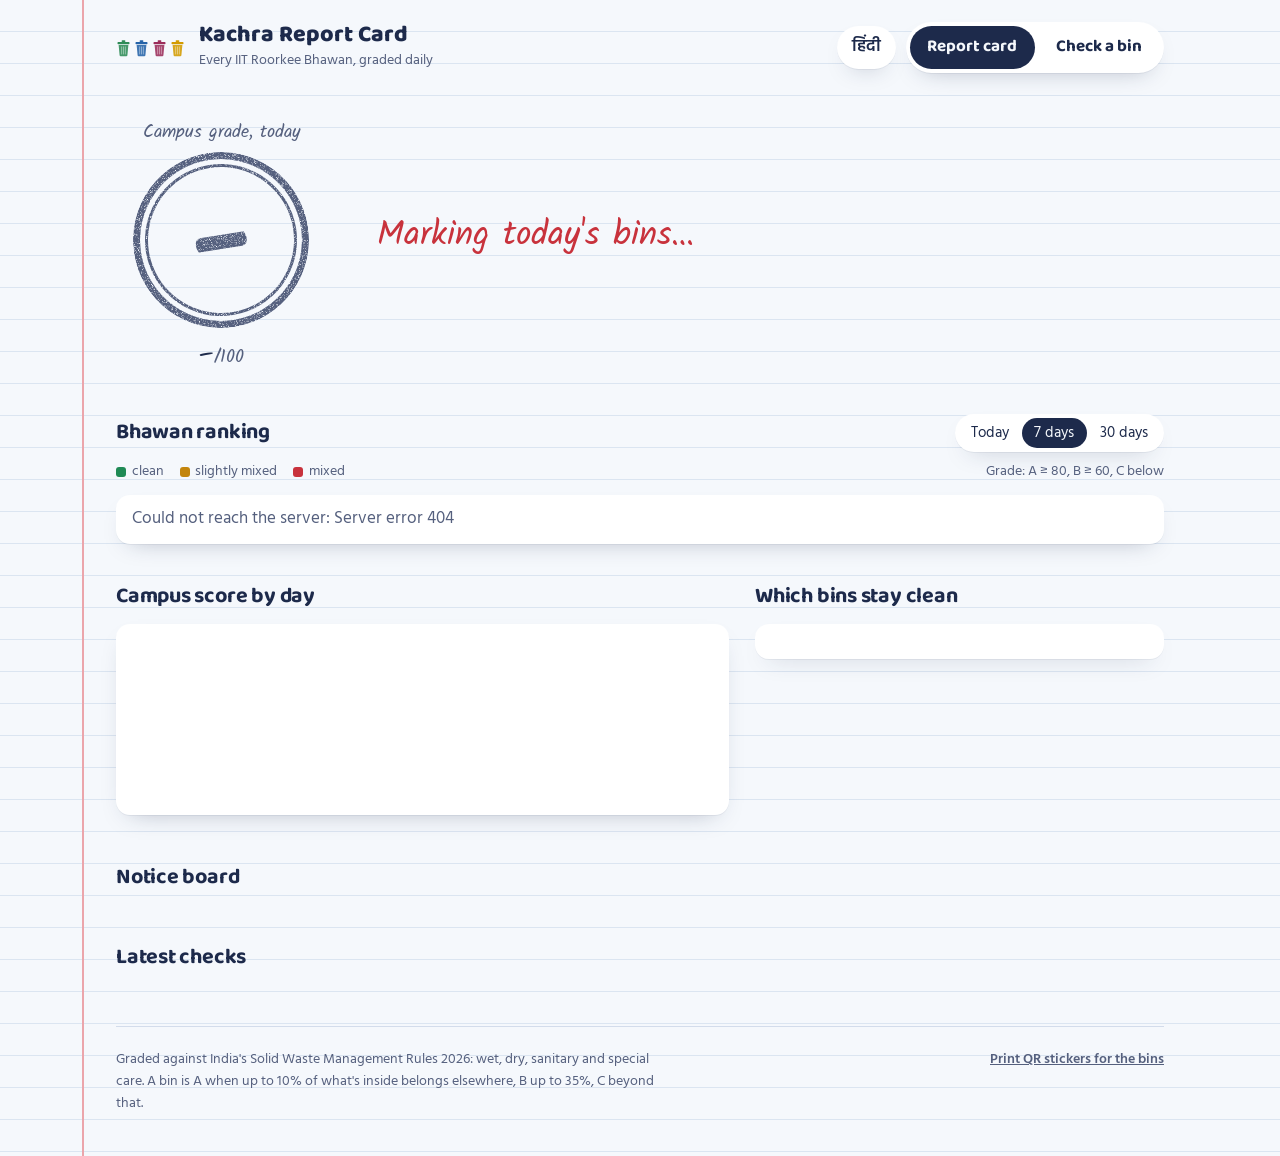
==== commit 942fadcb: "Bhawan report cards, photo wall, Hindi, certificates and offline app - click any Bhawan for its own " ====
--- a/static/index.html
+++ b/static/index.html
@@ -2,19 +2,22 @@
 <html lang="en">
 <head>
   <meta charset="utf-8">
-  <meta name="viewport" content="width=device-width, initial-scale=1">
+  <meta name="viewport" content="width=device-width, initial-scale=1, viewport-fit=cover">
   <title>Kachra Report Card</title>
   <meta name="description" content="A daily waste-segregation report card for every hostel at IIT Roorkee">
   <meta name="theme-color" content="#f5f8fc" media="(prefers-color-scheme: light)">
   <meta name="theme-color" content="#1c2621" media="(prefers-color-scheme: dark)">
-  <link rel="icon" href="data:image/svg+xml,<svg xmlns='http://www.w3.org/2000/svg' viewBox='0 0 32 32'><circle cx='16' cy='16' r='13' fill='none' stroke='%23c8323c' stroke-width='3'/><text x='16' y='22' text-anchor='middle' font-family='sans-serif' font-weight='800' font-size='16' fill='%23c8323c'>A</text></svg>">
+  <link rel="manifest" href="manifest.webmanifest">
+  <link rel="icon" href="icons/icon.svg" type="image/svg+xml">
+  <link rel="apple-touch-icon" href="icons/icon-192.png">
+  <meta name="apple-mobile-web-app-capable" content="yes">
   <link rel="preconnect" href="https://fonts.googleapis.com">
   <link rel="preconnect" href="https://fonts.gstatic.com" crossorigin>
   <link href="https://fonts.googleapis.com/css2?family=Baloo+2:wght@600;700;800&family=Hind:wght@400;500;600&family=Kalam:wght@400;700&display=swap" rel="stylesheet">
   <link rel="stylesheet" href="styles.css">
 </head>
 <body>
-  <!-- One reusable bin drawing, coloured per stream -->
+  <!-- Reusable drawings -->
   <svg width="0" height="0" style="position:absolute" aria-hidden="true">
     <symbol id="bin" viewBox="0 0 40 48">
       <rect x="4" y="8" width="32" height="6" rx="2" fill="currentColor"/>
@@ -35,14 +38,19 @@
         </span>
         <span>
           <span class="brand-name">Kachra Report Card</span>
-          <span class="brand-sub">Every IIT Roorkee Bhawan, graded daily</span>
+          <span class="brand-sub" data-i18n="brand.sub">Every IIT Roorkee Bhawan, graded daily</span>
         </span>
       </a>
-      <nav class="tabs" role="tablist" aria-label="Views">
-        <button role="tab" id="tab-board" aria-selected="true" aria-controls="view-board">Report card</button>
-        <button role="tab" id="tab-report" aria-selected="false" aria-controls="view-report">Check a bin</button>
-      </nav>
+      <div class="top-right">
+        <button class="lang" id="lang" type="button" data-i18n="lang.switch">हिंदी</button>
+        <nav class="tabs" role="tablist" aria-label="Views">
+          <button role="tab" id="tab-board" aria-selected="true" aria-controls="view-board" data-i18n="tab.board">Report card</button>
+          <button role="tab" id="tab-report" aria-selected="false" aria-controls="view-report" data-i18n="tab.check">Check a bin</button>
+        </nav>
+      </div>
     </header>
+
+    <div class="banner" id="banner" role="status" hidden></div>
 
     <main>
       <!-- ================= Report card (dashboard) ================= -->
@@ -57,47 +65,50 @@
           <div class="hero-body">
             <p class="remark" id="remark">Marking today's bins…</p>
             <dl class="marks" id="marks"></dl>
+            <button class="cert-btn" id="hero-cert" type="button" hidden></button>
           </div>
         </section>
 
         <section class="block">
           <div class="block-head">
-            <h2>Bhawan ranking</h2>
+            <h2 data-i18n="board.title">Bhawan ranking</h2>
             <div class="range" role="group" aria-label="Period">
-              <button data-days="1">Today</button>
-              <button data-days="7" aria-pressed="true">7 days</button>
-              <button data-days="30">30 days</button>
+              <button data-days="1" data-i18n="range.today">Today</button>
+              <button data-days="7" aria-pressed="true" data-i18n="range.7">7 days</button>
+              <button data-days="30" data-i18n="range.30">30 days</button>
             </div>
           </div>
           <div class="legend" aria-hidden="true">
-            <span><i class="lg a"></i>clean</span><span><i class="lg b"></i>slightly mixed</span><span><i class="lg c"></i>mixed</span>
-            <span class="legend-note">Grade: A ≥ 80, B ≥ 60, C below</span>
+            <span><i class="lg a"></i><span data-i18n="legend.a">clean</span></span>
+            <span><i class="lg b"></i><span data-i18n="legend.b">slightly mixed</span></span>
+            <span><i class="lg c"></i><span data-i18n="legend.c">mixed</span></span>
+            <span class="legend-note" data-i18n="legend.note">Grade: A ≥ 80, B ≥ 60, C below</span>
           </div>
           <ol class="board" id="board"></ol>
         </section>
 
         <div class="duo">
           <section class="block">
-            <h2>Campus score by day</h2>
+            <h2 data-i18n="trend.title">Campus score by day</h2>
             <svg id="trend" class="trend" viewBox="0 0 640 200" role="img" aria-label="Daily campus segregation score"></svg>
           </section>
           <section class="block">
-            <h2>Which bins stay clean</h2>
+            <h2 data-i18n="streams.title">Which bins stay clean</h2>
             <ul class="streams" id="streams"></ul>
           </section>
         </div>
 
         <section class="block">
           <div class="block-head">
-            <h2>Notice board</h2>
+            <h2 data-i18n="notes.title">Notice board</h2>
             <span class="hand-note" id="issue-note"></span>
           </div>
           <ul class="notes" id="issues"></ul>
         </section>
 
         <section class="block">
-          <h2>Latest checks</h2>
-          <ul class="feed" id="recent"></ul>
+          <h2 data-i18n="feed.title">Latest checks</h2>
+          <ul class="wall" id="recent"></ul>
         </section>
       </section>
 
@@ -108,7 +119,7 @@
             <div class="step">
               <span class="step-n" aria-hidden="true">1</span>
               <label class="step-body" for="bhawan">
-                <span class="step-title">Bhawan</span>
+                <span class="step-title" data-i18n="step.bhawan">Bhawan</span>
                 <select name="bhawan" id="bhawan" required></select>
               </label>
             </div>
@@ -116,7 +127,7 @@
             <fieldset class="step">
               <span class="step-n" aria-hidden="true">2</span>
               <div class="step-body">
-                <legend class="step-title">Which bin?</legend>
+                <legend class="step-title" data-i18n="step.bin">Which bin?</legend>
                 <div class="bins" id="bins"></div>
               </div>
             </fieldset>
@@ -124,13 +135,13 @@
             <div class="step">
               <span class="step-n" aria-hidden="true">3</span>
               <div class="step-body">
-                <span class="step-title">Photo of the bin, from above</span>
+                <span class="step-title" data-i18n="step.photo">Photo of the bin, from above</span>
                 <label class="camera" id="photo-drop">
                   <input type="file" name="photo" id="photo" accept="image/jpeg,image/png,image/webp" capture="environment">
                   <img id="photo-preview" alt="Photo of the bin" hidden>
                   <span class="camera-hint" id="photo-hint">
                     <svg viewBox="0 0 24 24" aria-hidden="true"><path d="M9 4h6l1.5 2H20a2 2 0 0 1 2 2v10a2 2 0 0 1-2 2H4a2 2 0 0 1-2-2V8a2 2 0 0 1 2-2h3.5Zm3 4.5a4.5 4.5 0 1 0 0 9 4.5 4.5 0 0 0 0-9Z"/></svg>
-                    Tap to open the camera
+                    <span data-i18n="step.camera">Tap to open the camera</span>
                   </span>
                 </label>
               </div>
@@ -139,44 +150,39 @@
             <div class="step">
               <span class="step-n" aria-hidden="true">4</span>
               <div class="step-body">
-                <label class="step-title" for="note">Anything to add? <span class="opt">optional</span></label>
+                <label class="step-title" for="note"><span data-i18n="step.note">Anything to add?</span> <span class="opt" data-i18n="step.optional">optional</span></label>
                 <div class="voice-row">
                   <button type="button" class="mic" id="mic" aria-pressed="false">
                     <svg viewBox="0 0 24 24" aria-hidden="true"><path d="M12 15a3 3 0 0 0 3-3V6a3 3 0 0 0-6 0v6a3 3 0 0 0 3 3Zm5-3a5 5 0 0 1-10 0H5a7 7 0 0 0 6 6.9V21h2v-2.1A7 7 0 0 0 19 12h-2Z"/></svg>
-                    <span id="mic-label">Speak</span>
+                    <span id="mic-label" data-i18n="step.speak">Speak</span>
                   </button>
-                  <input type="text" name="note" id="note" placeholder="plastic bag in the wet bin">
+                  <input type="text" name="note" id="note" data-i18n-ph="ph.note" placeholder="plastic bag in the wet bin">
                 </div>
-                <input type="text" name="reporter" id="reporter" autocomplete="name" placeholder="Your name (optional)" class="name-input">
-              </div>
-            </div>
-
-            <button type="submit" class="submit" id="submit">Check this bin</button>
+                <input type="text" name="reporter" id="reporter" autocomplete="name" data-i18n-ph="ph.name" placeholder="Your name (optional)" class="name-input">
+              </div>
+            </div>
+
+            <button type="submit" class="submit" id="submit" data-i18n="submit">Check this bin</button>
             <p class="form-error" id="form-error" role="alert"></p>
           </form>
 
           <aside class="check-side">
-            <div class="result" id="result" aria-live="polite">
-              <div class="result-empty">
-                <div class="stamp-ghost">A</div>
-                <p>The grade appears here, stamped, in about five seconds.</p>
-              </div>
-            </div>
+            <div class="result" id="result" aria-live="polite"></div>
 
             <div class="quick">
-              <h2>Something else wrong?</h2>
-              <p>Pick the Bhawan first, then tap. It goes straight to the notice board.</p>
+              <h2 data-i18n="quick.title">Something else wrong?</h2>
+              <p data-i18n="quick.body">Pick the Bhawan first, then tap. It goes straight to the notice board.</p>
               <div class="quick-row" id="quick">
-                <button type="button" data-kind="overflow">Bin is full</button>
-                <button type="button" data-kind="missed_pickup">Pickup missed</button>
-                <button type="button" data-kind="broken_bin">Bin is broken</button>
+                <button type="button" data-kind="overflow" data-i18n="quick.overflow">Bin is full</button>
+                <button type="button" data-kind="missed_pickup" data-i18n="quick.missed_pickup">Pickup missed</button>
+                <button type="button" data-kind="broken_bin" data-i18n="quick.broken_bin">Bin is broken</button>
               </div>
               <p class="quick-msg" id="quick-msg" role="status"></p>
             </div>
 
             <div class="agent" id="agent" hidden>
-              <h2>Or just talk</h2>
-              <p>Say the Bhawan, the bin and what you see. The voice agent logs it.</p>
+              <h2 data-i18n="agent.title">Or just talk</h2>
+              <p data-i18n="agent.body">Say the Bhawan, the bin and what you see. The voice agent logs it.</p>
               <div id="agent-slot"></div>
             </div>
           </aside>
@@ -185,14 +191,22 @@
     </main>
 
     <footer class="foot">
-      <p>
-        Graded against India's Solid Waste Management Rules 2026: wet, dry, sanitary and special care.
-        A bin is A when up to 10% of what's inside belongs elsewhere, B up to 35%, C beyond that.
-      </p>
-      <p><a href="qr.html">Print QR stickers for the bins</a></p>
+      <p data-i18n="foot.rules">Graded against India's Solid Waste Management Rules 2026.</p>
+      <p><a href="qr.html" data-i18n="foot.qr">Print QR stickers for the bins</a></p>
     </footer>
   </div>
 
+  <!-- One Bhawan's report card -->
+  <dialog class="detail" id="detail" aria-labelledby="detail-name">
+    <div class="detail-inner">
+      <button class="detail-close" id="detail-close" type="button" aria-label="Close">×</button>
+      <div id="detail-body"></div>
+    </div>
+  </dialog>
+
+  <script src="i18n.js"></script>
+  <script src="certificate.js"></script>
+  <script src="offline.js"></script>
   <script src="app.js"></script>
 </body>
 </html>
--- a/static/styles.css
+++ b/static/styles.css
@@ -50,6 +50,7 @@
 }
 
 * { box-sizing: border-box; }
+[hidden] { display: none !important; }
 html { -webkit-text-size-adjust: 100%; }
 body {
   margin: 0;
@@ -319,3 +320,94 @@
   .mark dd { font-size: 1.5rem; }
   .mark { padding: .75rem .85rem; }
 }
+
+/* ---------- header extras ---------- */
+.top-right { display: flex; gap: .6rem; align-items: center; }
+.lang { border: 0; background: var(--paper-2); box-shadow: var(--shadow); border-radius: 999px; padding: .5rem .95rem; font-weight: 600; }
+.banner { position: sticky; top: 8px; z-index: 5; margin: 0 0 1rem; padding: .7rem 1rem; border-radius: 12px; background: var(--ink); color: var(--paper); font-weight: 600; box-shadow: var(--shadow); }
+
+/* hero certificate */
+.cert-btn {
+  margin-top: 1rem; display: inline-flex; align-items: center; gap: .45rem; border: 0; border-radius: 999px;
+  padding: .55rem 1rem; background: var(--paper-2); box-shadow: var(--shadow); font-weight: 600;
+}
+.cert-btn svg { width: 18px; height: 18px; fill: #f2b705; }
+
+/* rows are clickable report cards */
+.row[data-bhawan] { cursor: pointer; transition: box-shadow .15s ease; }
+.row[data-bhawan]:hover { box-shadow: 0 0 0 2px var(--line), var(--shadow); }
+@keyframes slide { from { transform: translateY(var(--from)); } to { transform: none; } }
+@keyframes flash { 0%, 100% { box-shadow: var(--shadow); } 30% { box-shadow: 0 0 0 4px var(--warn), var(--shadow); } }
+@media (prefers-reduced-motion: no-preference) {
+  .row.moved-up, .row.moved-down { animation: slide .9s cubic-bezier(.2, .8, .2, 1) both; z-index: 2; }
+  .row.flash { animation: flash 1.6s ease 2; }
+  .row.flash.moved-up, .row.flash.moved-down { animation: slide .9s cubic-bezier(.2, .8, .2, 1) both, flash 1.6s ease .9s 2; }
+}
+
+/* ---------- photo wall ---------- */
+.wall { list-style: none; padding: 0; margin: 0; display: grid; grid-template-columns: repeat(auto-fill, minmax(220px, 1fr)); gap: 1rem; }
+.tile { background: var(--paper-2); border-radius: 14px; overflow: hidden; box-shadow: var(--shadow); display: flex; flex-direction: column; }
+.tile-media { position: relative; aspect-ratio: 4 / 3; background: var(--paper); }
+.tile-media img { width: 100%; height: 100%; object-fit: cover; display: block; }
+.tile-note {
+  height: 100%; display: grid; grid-template-rows: auto 1fr; justify-items: center; align-content: center; gap: .5rem; padding: 1rem;
+  background: repeating-linear-gradient(to bottom, transparent 0 23px, var(--rule) 23px 24px), var(--paper);
+  border-bottom: 4px solid var(--s);
+}
+.tile-note svg { width: 34px; height: 42px; }
+.tile-note q { font-family: var(--hand); font-size: 1.15rem; text-align: center; line-height: 1.3; color: var(--ink); }
+.tile-stamp {
+  position: absolute; right: 10px; bottom: 10px; width: 54px; height: 54px; display: grid; place-items: center;
+  border: 3.5px solid var(--c); border-radius: 50%; color: var(--c); background: color-mix(in srgb, var(--paper-2) 82%, transparent);
+  font: 800 1.7rem var(--display); transform: rotate(-12deg); box-shadow: inset 0 0 0 2px var(--paper-2), inset 0 0 0 4px var(--c);
+}
+.tile-body { padding: .75rem .9rem .85rem; display: grid; gap: .25rem; }
+.tile-title b { font-family: var(--display); font-size: 1.05rem; }
+.tile-title span { color: var(--ink-soft); font-size: .85rem; }
+.tile-body p { margin: 0; font-size: .9rem; line-height: 1.4; }
+.tile-body .meta { color: var(--ink-soft); font-size: .78rem; }
+.tile-empty { color: var(--ink-soft); }
+
+/* ---------- result extras ---------- */
+.rank-move { font-family: var(--hand); font-size: 1.25rem; margin-top: .8rem; color: var(--ink); }
+.rank-move.up { color: var(--pass); }
+.rank-move.down { color: var(--pen); }
+
+/* ---------- Bhawan report card dialog ---------- */
+.detail { border: 0; padding: 0; width: min(920px, calc(100vw - 24px)); max-height: calc(100vh - 32px); border-radius: 20px; background: var(--paper); color: var(--ink); box-shadow: 0 30px 80px -20px rgba(0, 0, 0, .5); }
+.detail::backdrop { background: rgba(20, 28, 46, .55); backdrop-filter: blur(3px); }
+.detail-inner {
+  position: relative; padding: 1.6rem clamp(1rem, 4vw, 2.2rem) 2rem;
+  background-image: repeating-linear-gradient(to bottom, transparent 0 calc(var(--rule-gap) - 1px), var(--rule) calc(var(--rule-gap) - 1px) var(--rule-gap));
+}
+.detail-close { position: absolute; top: 12px; right: 14px; width: 40px; height: 40px; border-radius: 50%; border: 0; background: var(--paper-2); box-shadow: var(--shadow); font-size: 1.6rem; line-height: 1; }
+.detail h3 { font-family: var(--display); font-size: 1.15rem; margin: 1.6rem 0 .7rem; }
+.d-head { display: grid; grid-template-columns: auto 1fr; gap: 1.4rem; align-items: center; padding-right: 2.6rem; }
+.d-head .stamp-xl { width: 130px; height: 130px; font-size: 4.6rem; border-width: 6px; }
+.d-head h2 { font-size: clamp(1.7rem, 4vw, 2.4rem); font-weight: 800; }
+.d-head .eyebrow-hand { margin: 0; }
+.d-sub { margin: .2rem 0 .4rem; color: var(--ink-soft); }
+.d-remark { font-size: 1.35rem; margin: 0; max-width: none; }
+.d-actions { display: flex; flex-wrap: wrap; gap: .6rem; margin-top: 1.1rem; }
+.d-btn { display: inline-flex; align-items: center; gap: .45rem; border: 0; border-radius: 999px; padding: .55rem 1rem; background: var(--ink); color: var(--paper); font-weight: 600; }
+.d-btn svg { width: 16px; height: 16px; fill: currentColor; }
+.d-btn + .d-btn { background: var(--paper-2); color: var(--ink); box-shadow: var(--shadow); }
+.d-btn + .d-btn svg { fill: #f2b705; }
+.d-grid { display: grid; grid-template-columns: repeat(4, minmax(0, 1fr)); gap: .7rem; margin-top: 1.4rem; }
+.d-bin { background: var(--paper-2); border-radius: 14px; padding: .9rem; box-shadow: var(--shadow); display: grid; gap: .15rem; }
+.d-bin svg { width: 28px; height: 34px; }
+.d-bin-name { font-weight: 600; }
+.d-bin-val { font-family: var(--hand); font-size: 1.9rem; line-height: 1.1; }
+.d-bin-sub, .d-bin-items { color: var(--ink-soft); font-size: .82rem; }
+.d-bin-items { color: var(--pen); }
+.detail-loading { font-family: var(--hand); font-size: 1.4rem; }
+
+@media (max-width: 620px) {
+  .top-right { width: 100%; }
+  .top-right .tabs { flex: 1; }
+  .d-head { grid-template-columns: minmax(0, 1fr); justify-items: start; }
+  .d-grid { grid-template-columns: repeat(2, minmax(0, 1fr)); }
+  .wall { grid-template-columns: repeat(2, minmax(0, 1fr)); gap: .6rem; }
+  .tile-stamp { width: 42px; height: 42px; font-size: 1.3rem; }
+  .tile-body p { display: none; }
+}
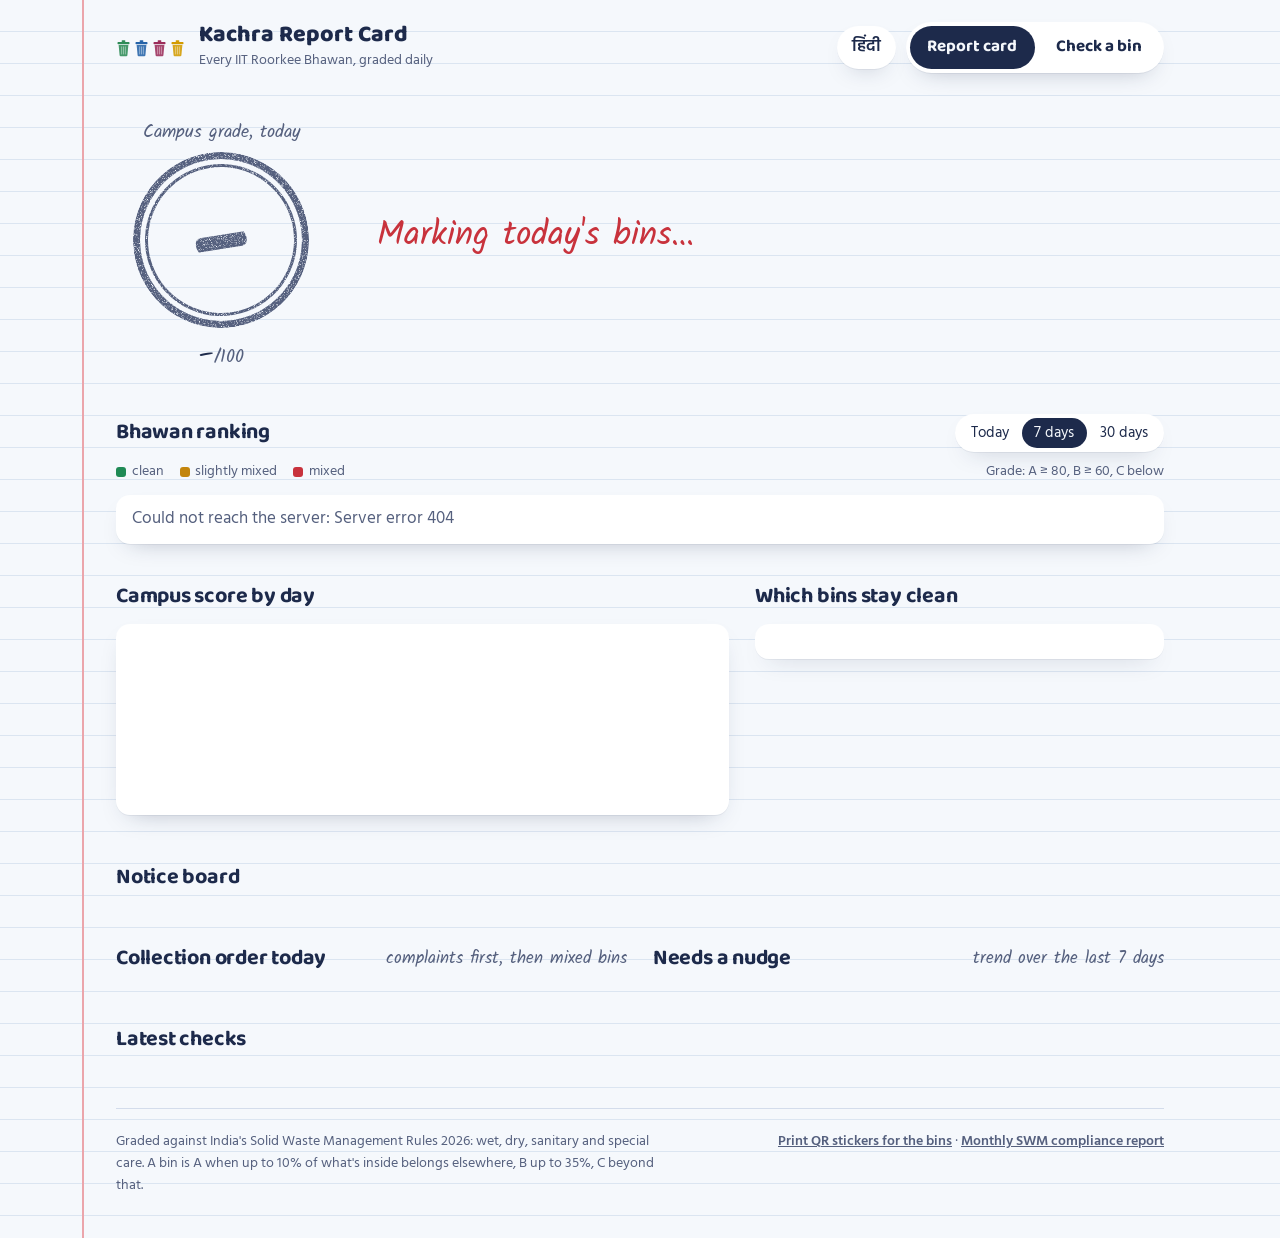
==== commit a4fb28a5: "Worker check buttons, collection order and nudge blocks, printable SWM compliance report" ====
--- a/static/index.html
+++ b/static/index.html
@@ -106,6 +106,23 @@
           <ul class="notes" id="issues"></ul>
         </section>
 
+        <div class="duo duo-even">
+          <section class="block">
+            <div class="block-head">
+              <h2 data-i18n="plan.title">Collection order today</h2>
+              <span class="hand-note" data-i18n="plan.note">complaints first, then mixed bins</span>
+            </div>
+            <ol class="plan" id="plan"></ol>
+          </section>
+          <section class="block">
+            <div class="block-head">
+              <h2 data-i18n="nudge.title">Needs a nudge</h2>
+              <span class="hand-note" data-i18n="nudge.note">trend over the last 7 days</span>
+            </div>
+            <ul class="nudge" id="nudge"></ul>
+          </section>
+        </div>
+
         <section class="block">
           <h2 data-i18n="feed.title">Latest checks</h2>
           <ul class="wall" id="recent"></ul>
@@ -192,7 +209,7 @@
 
     <footer class="foot">
       <p data-i18n="foot.rules">Graded against India's Solid Waste Management Rules 2026.</p>
-      <p><a href="qr.html" data-i18n="foot.qr">Print QR stickers for the bins</a></p>
+      <p><a href="qr.html" data-i18n="foot.qr">Print QR stickers for the bins</a> · <a href="report.html" data-i18n="foot.report">Monthly SWM compliance report</a></p>
     </footer>
   </div>
 
--- a/static/styles.css
+++ b/static/styles.css
@@ -306,7 +306,7 @@
   .hero { grid-template-columns: minmax(0, 1fr); text-align: center; padding-top: .6rem; }
   .remark { margin-inline: auto; }
   .marks { grid-template-columns: minmax(0, 1fr) minmax(0, 1fr); text-align: left; }
-  .marks .mark:last-child { grid-column: 1 / -1; }
+  .marks .mark:last-child:nth-child(odd) { grid-column: 1 / -1; }
   .stamp-xl { width: 150px; height: 150px; font-size: 5.4rem; }
   .bins { grid-template-columns: repeat(2, minmax(0, 1fr)); }
   .step { grid-template-columns: 1.8rem minmax(0, 1fr); gap: .5rem; }
@@ -411,3 +411,32 @@
   .tile-stamp { width: 42px; height: 42px; font-size: 1.3rem; }
   .tile-body p { display: none; }
 }
+
+/* ---- collection order + nudge ---- */
+.duo-even { grid-template-columns: minmax(0, 1fr) minmax(0, 1fr); }
+.plan, .nudge { list-style: none; padding: 0; margin: 0; display: grid; gap: .6rem; }
+.plan li, .nudge li { background: var(--paper-2); border-radius: 12px; padding: .65rem .85rem; box-shadow: var(--shadow); min-width: 0; }
+.plan li { display: flex; gap: .75rem; align-items: flex-start; }
+.plan-n { flex: none; width: 1.9rem; height: 1.9rem; border-radius: 50%; display: grid; place-items: center; background: var(--ink); color: var(--paper-2); font-family: var(--display); font-weight: 800; }
+.plan b, .nudge b { font-family: var(--display); font-size: 1.1rem; }
+.plan small, .nudge small { display: block; color: var(--ink-soft); font-size: .85rem; line-height: 1.4; }
+.nudge li { display: grid; grid-template-columns: minmax(0, 1fr) auto; gap: .1rem .6rem; align-items: center; }
+.nudge small { grid-column: 1 / -1; }
+.nudge-grade { font-family: var(--display); font-weight: 800; font-size: 1.15rem; border: 2px solid currentColor; border-radius: 8px; padding: 0 .45rem; transform: rotate(-4deg); }
+.nudge-grade.g-A { color: var(--pass); } .nudge-grade.g-B { color: var(--warn); } .nudge-grade.g-C { color: var(--pen); }
+.play-mini { grid-column: 1 / -1; justify-self: start; margin-top: .35rem; display: inline-flex; align-items: center; gap: .35rem; border: 1.5px solid var(--line); background: none; color: var(--ink); border-radius: 999px; padding: .2rem .7rem; font-size: .85rem; font-weight: 600; }
+.play-mini svg { width: 14px; height: 14px; fill: currentColor; }
+.plan li.empty, .nudge li.empty { background: none; box-shadow: none; padding: 0; display: block; color: var(--ink-soft); font-family: var(--hand); font-size: 1.15rem; }
+
+/* ---- worker check on the result ---- */
+.verdict { margin-top: 1rem; padding: .85rem 1rem; border: 1.5px dashed var(--line); border-radius: 14px; }
+.verdict-q, .verdict-pick p { margin: 0 0 .5rem; font-weight: 600; }
+.verdict-pick { margin-top: .75rem; }
+.verdict-row { display: flex; flex-wrap: wrap; gap: .5rem; }
+.verdict-row button { border: 1.5px solid var(--line); background: var(--paper-2); color: var(--ink); border-radius: 12px; padding: .5rem .9rem; font-weight: 600; min-height: 44px; }
+.verdict-row button.g-A { color: var(--pass); border-color: var(--pass); font-family: var(--display); font-size: 1.2rem; min-width: 3.2rem; }
+.verdict-row button.g-B { color: var(--warn); border-color: var(--warn); font-family: var(--display); font-size: 1.2rem; min-width: 3.2rem; }
+.verdict-row button.g-C { color: var(--pen); border-color: var(--pen); font-family: var(--display); font-size: 1.2rem; min-width: 3.2rem; }
+.verdict-row button:disabled { opacity: .5; }
+.verdict-done { margin: 0; color: var(--pass); font-weight: 600; }
+@media (max-width: 860px) { .duo-even { grid-template-columns: minmax(0, 1fr); } }
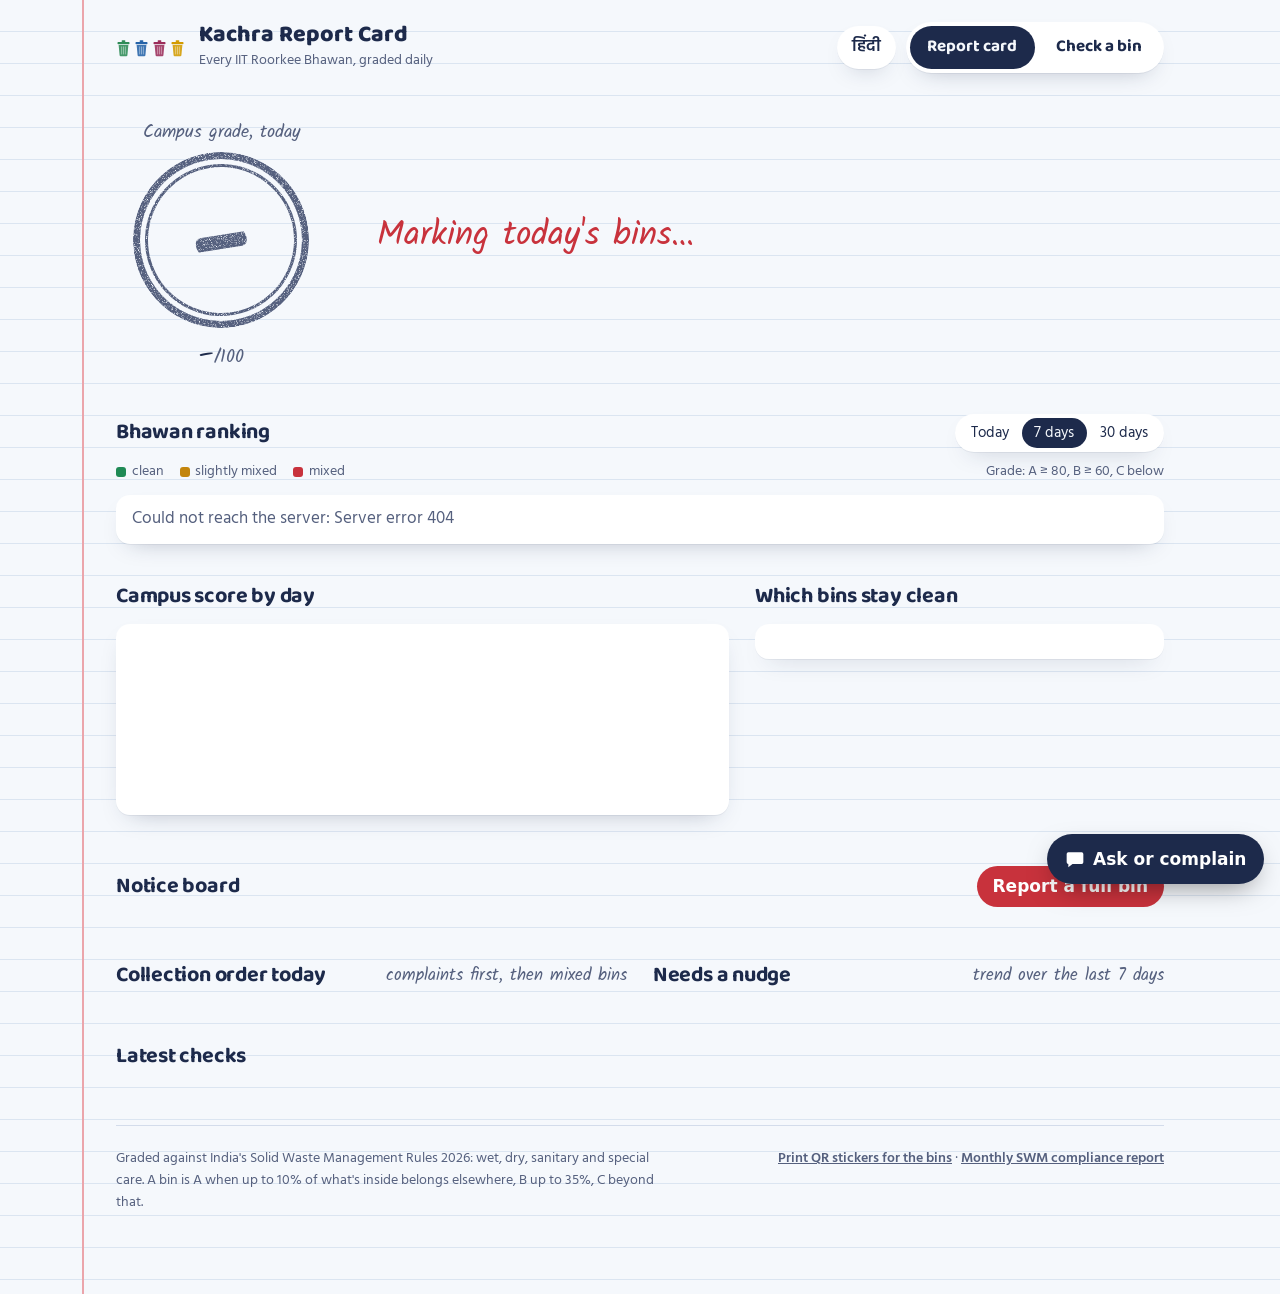
==== commit 491c53a2: "Student complaints and a small rule-based helper chat" ====
--- a/static/index.html
+++ b/static/index.html
@@ -101,7 +101,8 @@
         <section class="block">
           <div class="block-head">
             <h2 data-i18n="notes.title">Notice board</h2>
-            <span class="hand-note" id="issue-note"></span>
+            <span class="notes-tools"><span class="hand-note" id="issue-note"></span>
+              <button type="button" class="report-full" id="report-full" data-i18n="notes.report">Report a full bin</button></span>
           </div>
           <ul class="notes" id="issues"></ul>
         </section>
@@ -161,6 +162,14 @@
                     <span data-i18n="step.camera">Tap to open the camera</span>
                   </span>
                 </label>
+                <div class="samples">
+                  <span data-i18n="sample.try">No bin nearby? Try a sample picture:</span>
+                  <div class="sample-row">
+                    <button type="button" class="sample" data-src="samples/sample-wet-clean.jpg" data-stream="wet"><img src="samples/sample-wet-clean.jpg" alt="" loading="lazy"><span data-i18n="sample.1">Wet, clean</span></button>
+                    <button type="button" class="sample" data-src="samples/sample-wet-mixed.jpg" data-stream="wet"><img src="samples/sample-wet-mixed.jpg" alt="" loading="lazy"><span data-i18n="sample.2">Wet, with plastic</span></button>
+                    <button type="button" class="sample" data-src="samples/sample-dry-mixed.jpg" data-stream="dry"><img src="samples/sample-dry-mixed.jpg" alt="" loading="lazy"><span data-i18n="sample.3">Dry, with food</span></button>
+                  </div>
+                </div>
               </div>
             </div>
 
@@ -225,5 +234,6 @@
   <script src="certificate.js"></script>
   <script src="offline.js"></script>
   <script src="app.js"></script>
+  <script src="chat.js"></script>
 </body>
 </html>
--- a/static/styles.css
+++ b/static/styles.css
@@ -440,3 +440,31 @@
 .verdict-row button:disabled { opacity: .5; }
 .verdict-done { margin: 0; color: var(--pass); font-weight: 600; }
 @media (max-width: 860px) { .duo-even { grid-template-columns: minmax(0, 1fr); } }
+
+/* ---- sample pictures ---- */
+.samples { margin-top: .7rem; font-size: .88rem; color: var(--ink-soft); }
+.sample-row { display: grid; grid-template-columns: repeat(3, minmax(0, 1fr)); gap: .5rem; margin-top: .4rem; }
+.sample { display: grid; gap: .25rem; justify-items: center; border: 1.5px solid var(--line); background: var(--paper-2); color: var(--ink); border-radius: 12px; padding: .4rem; font-size: .8rem; font-weight: 600; cursor: pointer; min-width: 0; }
+.sample img { width: 100%; max-width: 88px; aspect-ratio: 1; object-fit: cover; border-radius: 50%; }
+.sample:hover, .sample:focus-visible { border-color: var(--ink); }
+
+/* ---- helper chat ---- */
+.notes-tools { display: inline-flex; align-items: center; gap: .8rem; flex-wrap: wrap; }
+.report-full { border: 0; background: var(--pen); color: #fff; border-radius: 999px; padding: .45rem 1rem; font-weight: 700; min-height: 40px; cursor: pointer; }
+.chat-fab { position: fixed; right: 16px; bottom: 16px; z-index: 40; display: inline-flex; align-items: center; gap: .5rem; border: 0; background: var(--ink); color: var(--paper-2); border-radius: 999px; padding: .75rem 1.1rem; font-weight: 700; box-shadow: 0 10px 28px -10px rgba(0,0,0,.5); cursor: pointer; }
+.chat-fab[hidden] { display: none !important; }
+.chat-fab svg { width: 20px; height: 20px; fill: currentColor; }
+.chat-panel { position: fixed; right: 16px; bottom: 16px; z-index: 41; width: min(380px, calc(100vw - 32px)); height: min(560px, calc(100vh - 32px)); display: flex; flex-direction: column; background: var(--paper-2); color: var(--ink); border: 1px solid var(--line); border-radius: 18px; box-shadow: 0 24px 60px -20px rgba(0,0,0,.45); overflow: hidden; }
+.chat-panel[hidden] { display: none !important; }
+.chat-panel header { display: flex; justify-content: space-between; align-items: center; padding: .75rem 1rem; background: var(--ink); color: var(--paper-2); font-family: var(--display); font-size: 1.1rem; }
+.chat-x { border: 0; background: none; color: inherit; font-size: 1.6rem; line-height: 1; cursor: pointer; padding: 0 .2rem; }
+.chat-log { flex: 1; overflow-y: auto; padding: .9rem; display: flex; flex-direction: column; gap: .5rem; }
+.msg { max-width: 85%; padding: .55rem .8rem; border-radius: 14px; line-height: 1.4; font-size: .95rem; white-space: pre-wrap; overflow-wrap: anywhere; }
+.msg.bot { align-self: flex-start; background: var(--paper); border: 1px solid var(--line); border-bottom-left-radius: 4px; }
+.msg.me { align-self: flex-end; background: var(--ink); color: var(--paper-2); border-bottom-right-radius: 4px; }
+.chat-chips { display: flex; flex-wrap: wrap; gap: .4rem; padding: 0 .9rem .6rem; max-height: 120px; overflow-y: auto; }
+.chip { border: 1.5px solid var(--line); background: var(--paper); color: var(--ink); border-radius: 999px; padding: .3rem .75rem; font-size: .85rem; font-weight: 600; cursor: pointer; }
+.chat-form { display: flex; gap: .4rem; padding: .6rem; border-top: 1px solid var(--line); }
+.chat-form input { flex: 1; min-width: 0; min-height: 44px; border: 1px solid var(--line); border-radius: 12px; padding: 0 .75rem; background: var(--paper); color: var(--ink); font: inherit; }
+.chat-form button { border: 0; background: var(--ink); color: var(--paper-2); border-radius: 12px; padding: 0 1rem; font-weight: 700; cursor: pointer; }
+.foot { padding-bottom: 5rem; }
